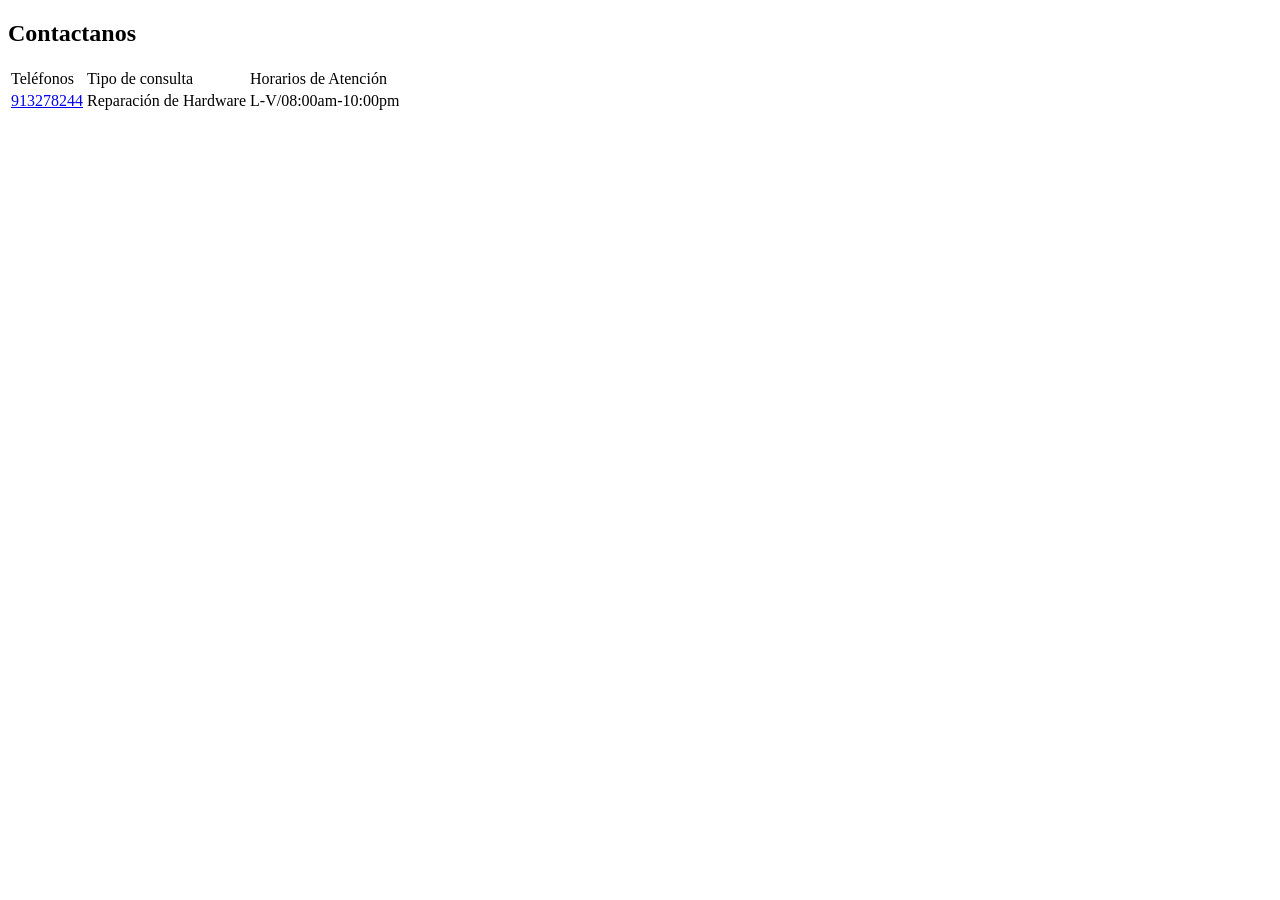
==== blog.html @ c0c38ece "Mover archivos a la raiz del repositorio" ====
<!DOCTYPE html>
<html lang="es-PE">
<head>
    <meta charset="UTF-8">
    <meta  name="viewport"  content="width=device-width, initial-scale=1.0">
    <title>Blog  -  SNARD</title>
</head>
<body>

    <h2 class="subtitulos">Contactanos</h2>
    <table>
        <thead>
            <tr>
                <td>Teléfonos</td>
                <td>Tipo de consulta</td>
                <td>Horarios de Atención</td>
            </tr>
        </thead>
        <tbody>
            <tr>
                <td><a href="https://wa.me/+51913278244" target="_blank">913278244</a></td>
                <td>Reparación de Hardware</td>
                <td>L-V/08:00am-10:00pm</td>
            </tr>
        </tbody>
    </table>



</body>

</html>
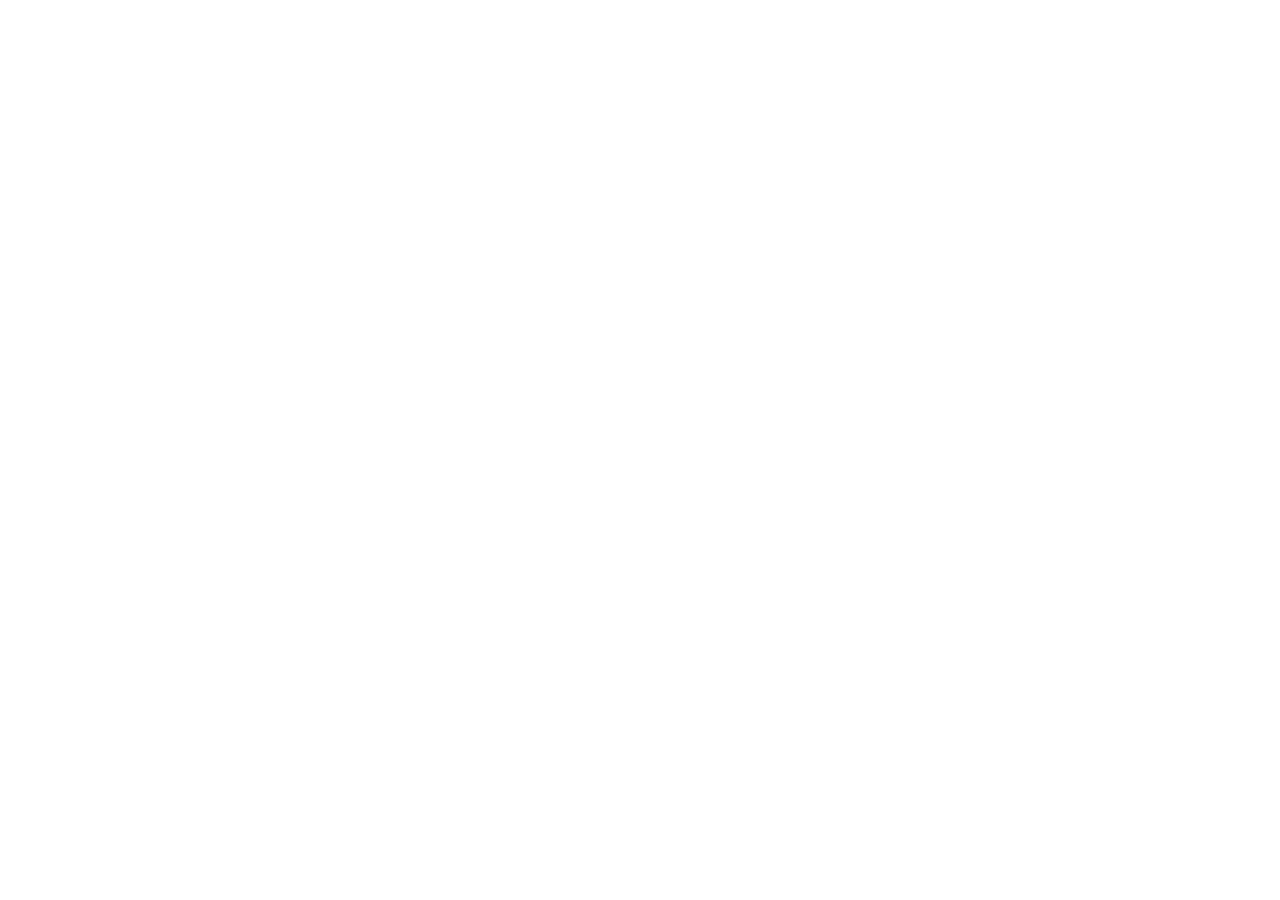
==== commit 210d88d9: "..." ====
--- a/blog.html
+++ b/blog.html
@@ -6,27 +6,6 @@
     <title>Blog  -  SNARD</title>
 </head>
 <body>
-
-    <h2 class="subtitulos">Contactanos</h2>
-    <table>
-        <thead>
-            <tr>
-                <td>Teléfonos</td>
-                <td>Tipo de consulta</td>
-                <td>Horarios de Atención</td>
-            </tr>
-        </thead>
-        <tbody>
-            <tr>
-                <td><a href="https://wa.me/+51913278244" target="_blank">913278244</a></td>
-                <td>Reparación de Hardware</td>
-                <td>L-V/08:00am-10:00pm</td>
-            </tr>
-        </tbody>
-    </table>
-
-
-
 </body>
 
 </html>
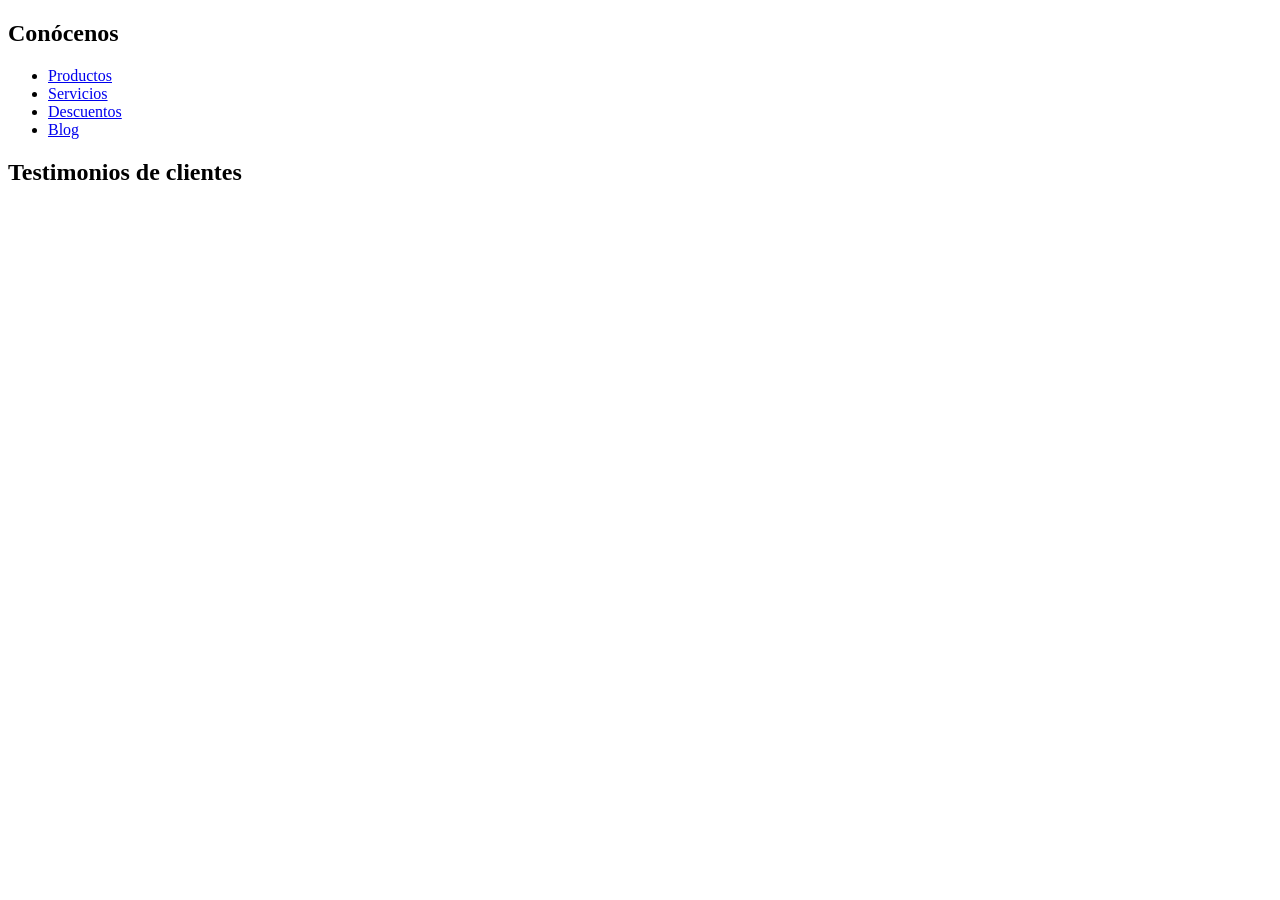
==== commit 9588c630: "Actualización del proyecto" ====
--- a/blog.html
+++ b/blog.html
@@ -6,6 +6,38 @@
     <title>Blog  -  SNARD</title>
 </head>
 <body>
+    <header>
+        <nav> 
+            <h2 class="subtitulos">Conócenos</h2>
+            
+            <ul class="navegacion-menu">
+                <li class="txt_lista"><a href="productos.html" target="_blank">Productos</a></li>
+                <li class="txt_lista"><a href="servicios.html" target="_blank">Servicios</a></li>
+                <li class="txt_lista"><a href="descuentos.html" target="_blank">Descuentos</a></li>
+                <li class="txt_lista"><a href="blog.html" target="_blank">Blog</a></li>
+            </ul>
+        </nav>
+    </header>
+    <section>
+        <div class="comentarios">
+            <h2 class= "subtitulos">Testimonios de clientes</h2>
+            <blockquote class="comentario">
+                <p class="texto"></p>
+            </blockquote>
+            <blockquote class="comentario">
+                <p class="texto"></p>
+            </blockquote>
+            <blockquote class="comentario">
+                <p class="texto"></p>
+            </blockquote>
+            <blockquote class="comentario">
+                <p class="texto"></p>
+            </blockquote>
+            <blockquote class="comentario">
+                <p class="texto"></p>
+            </blockquote>
+        </div>
+    </section>
 </body>
 
 </html>
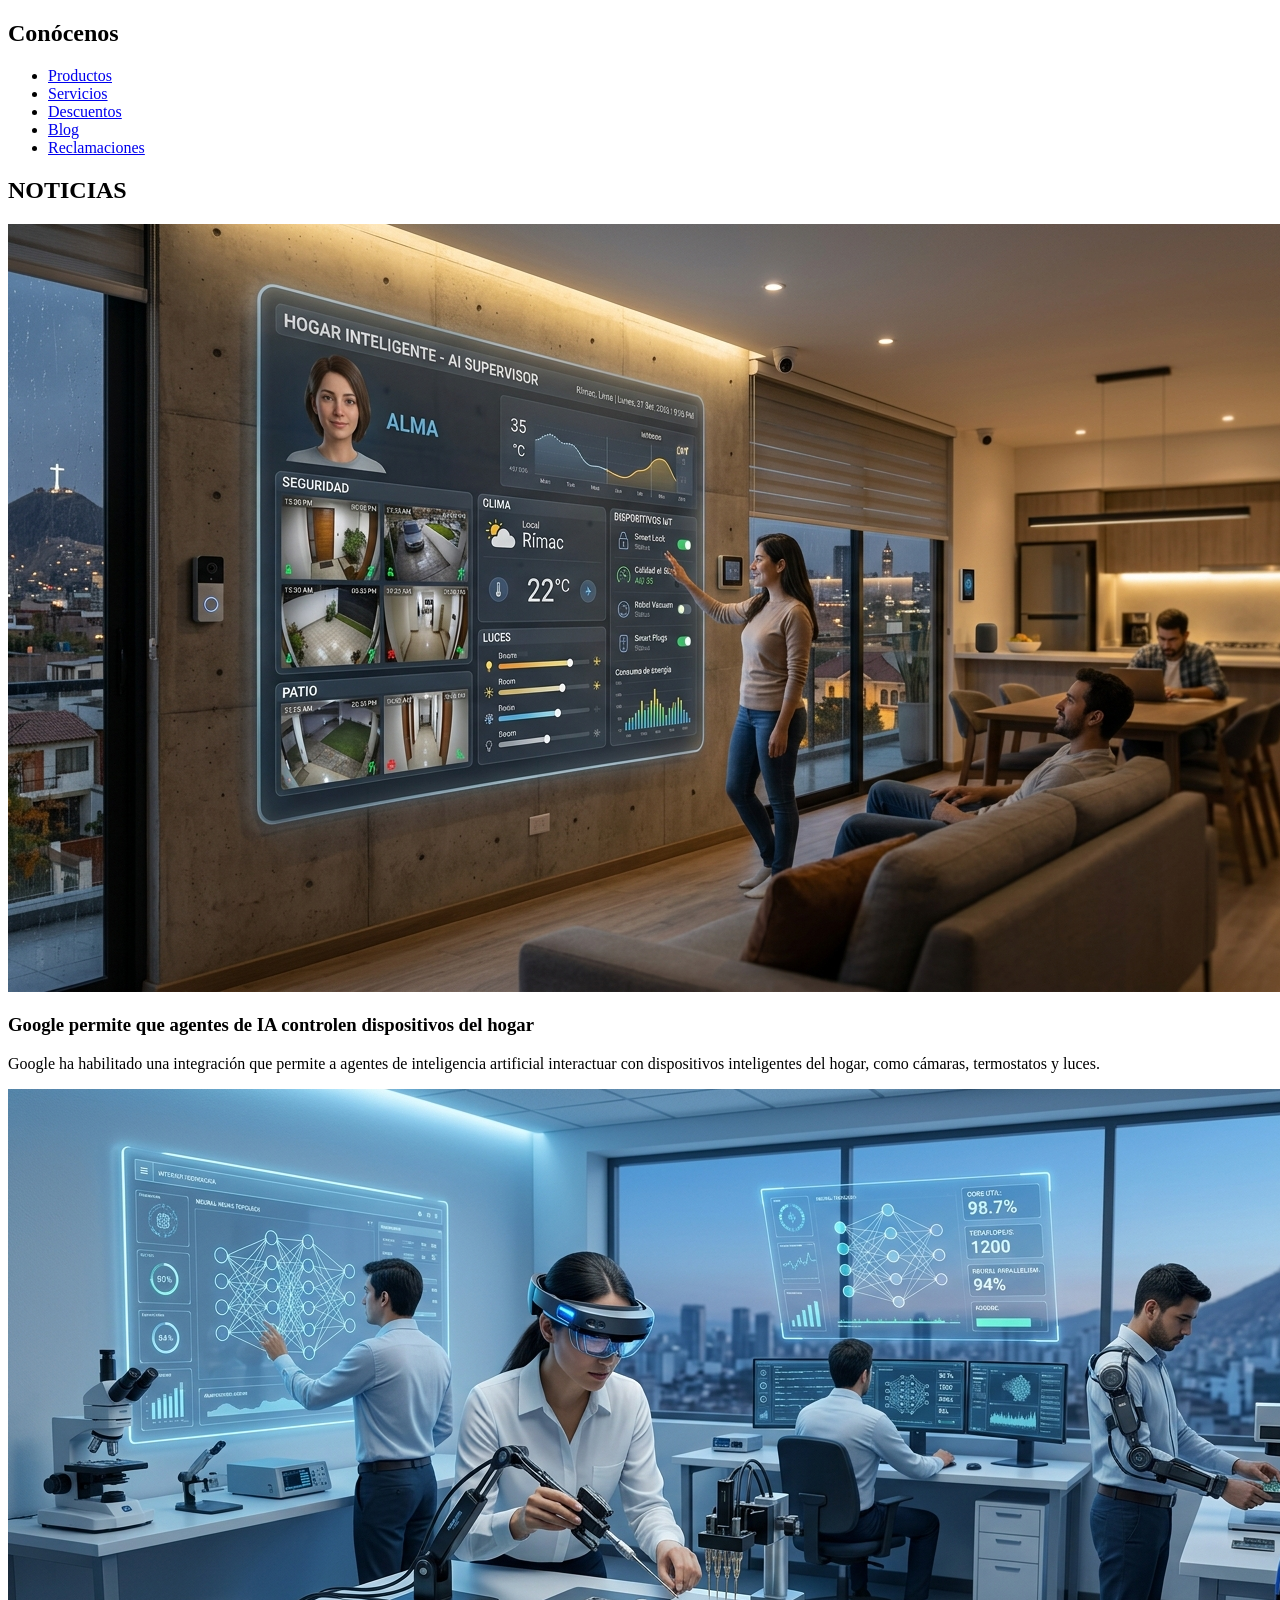
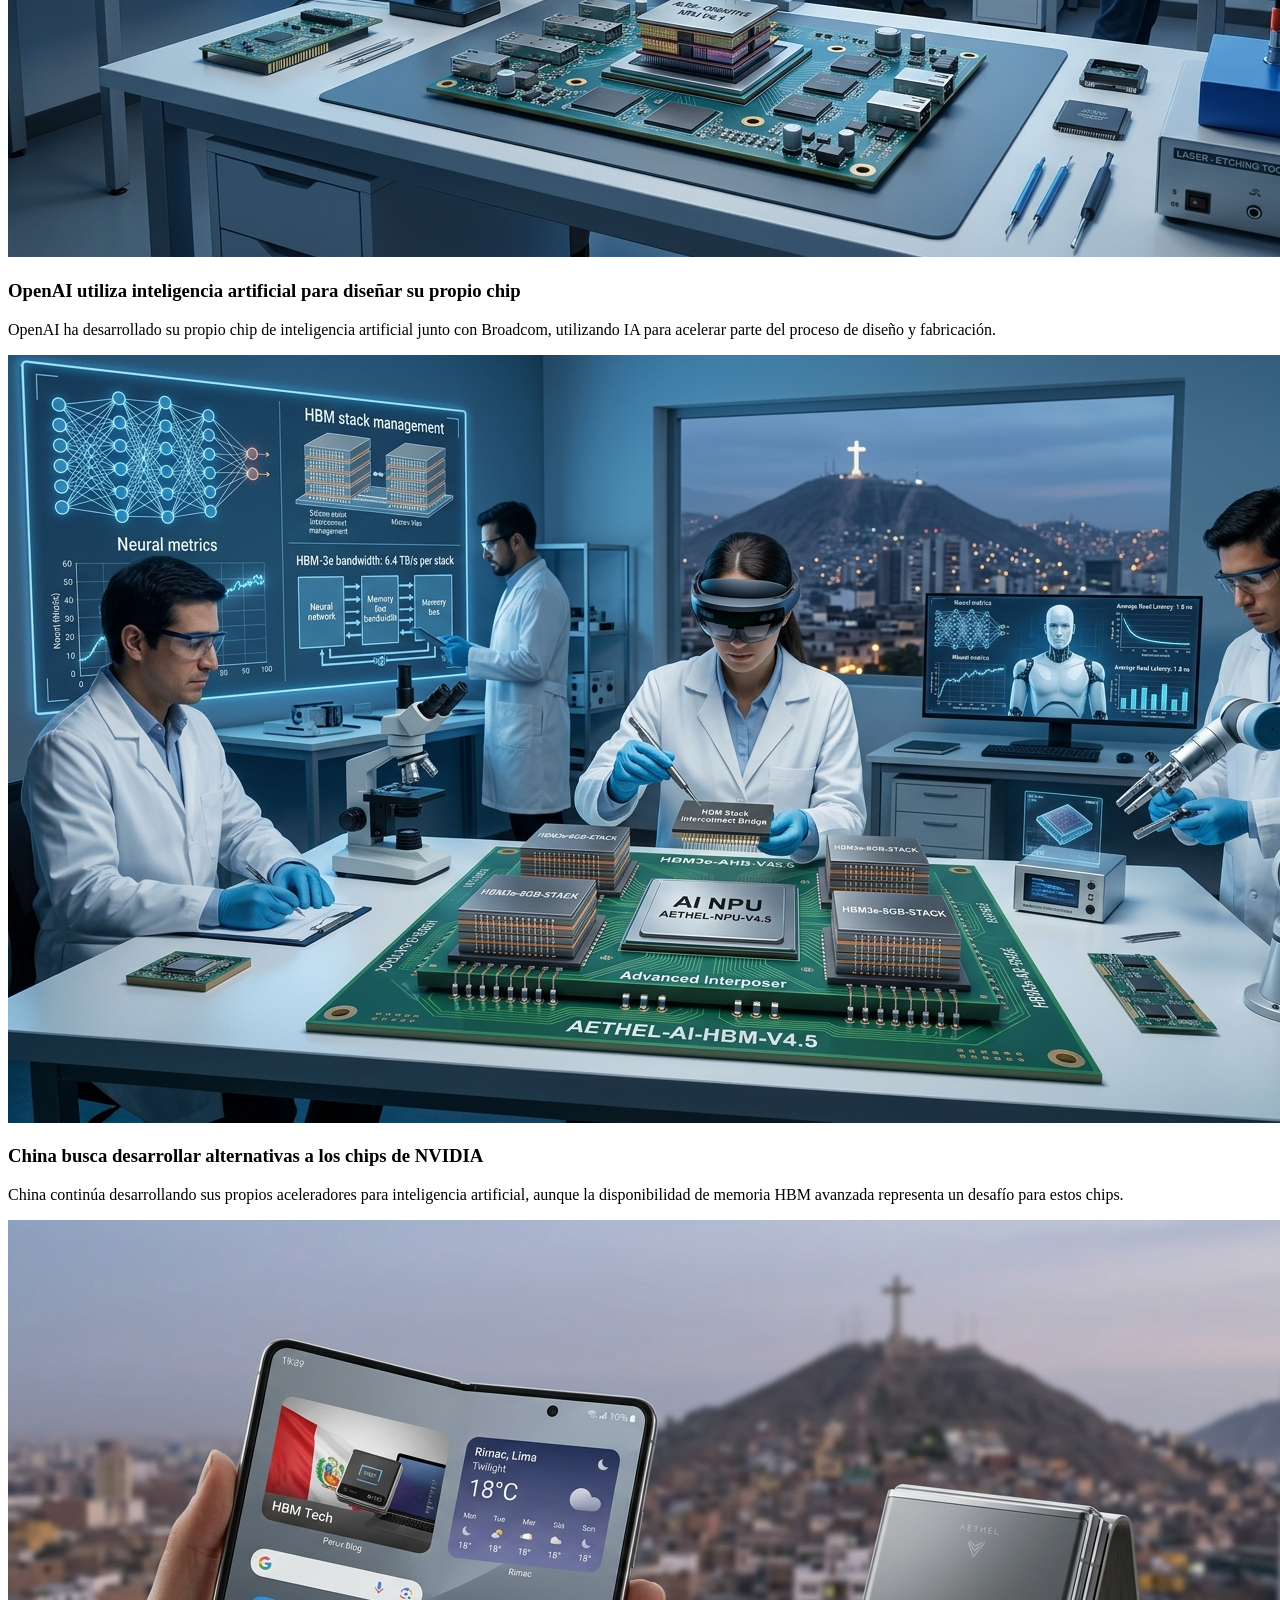
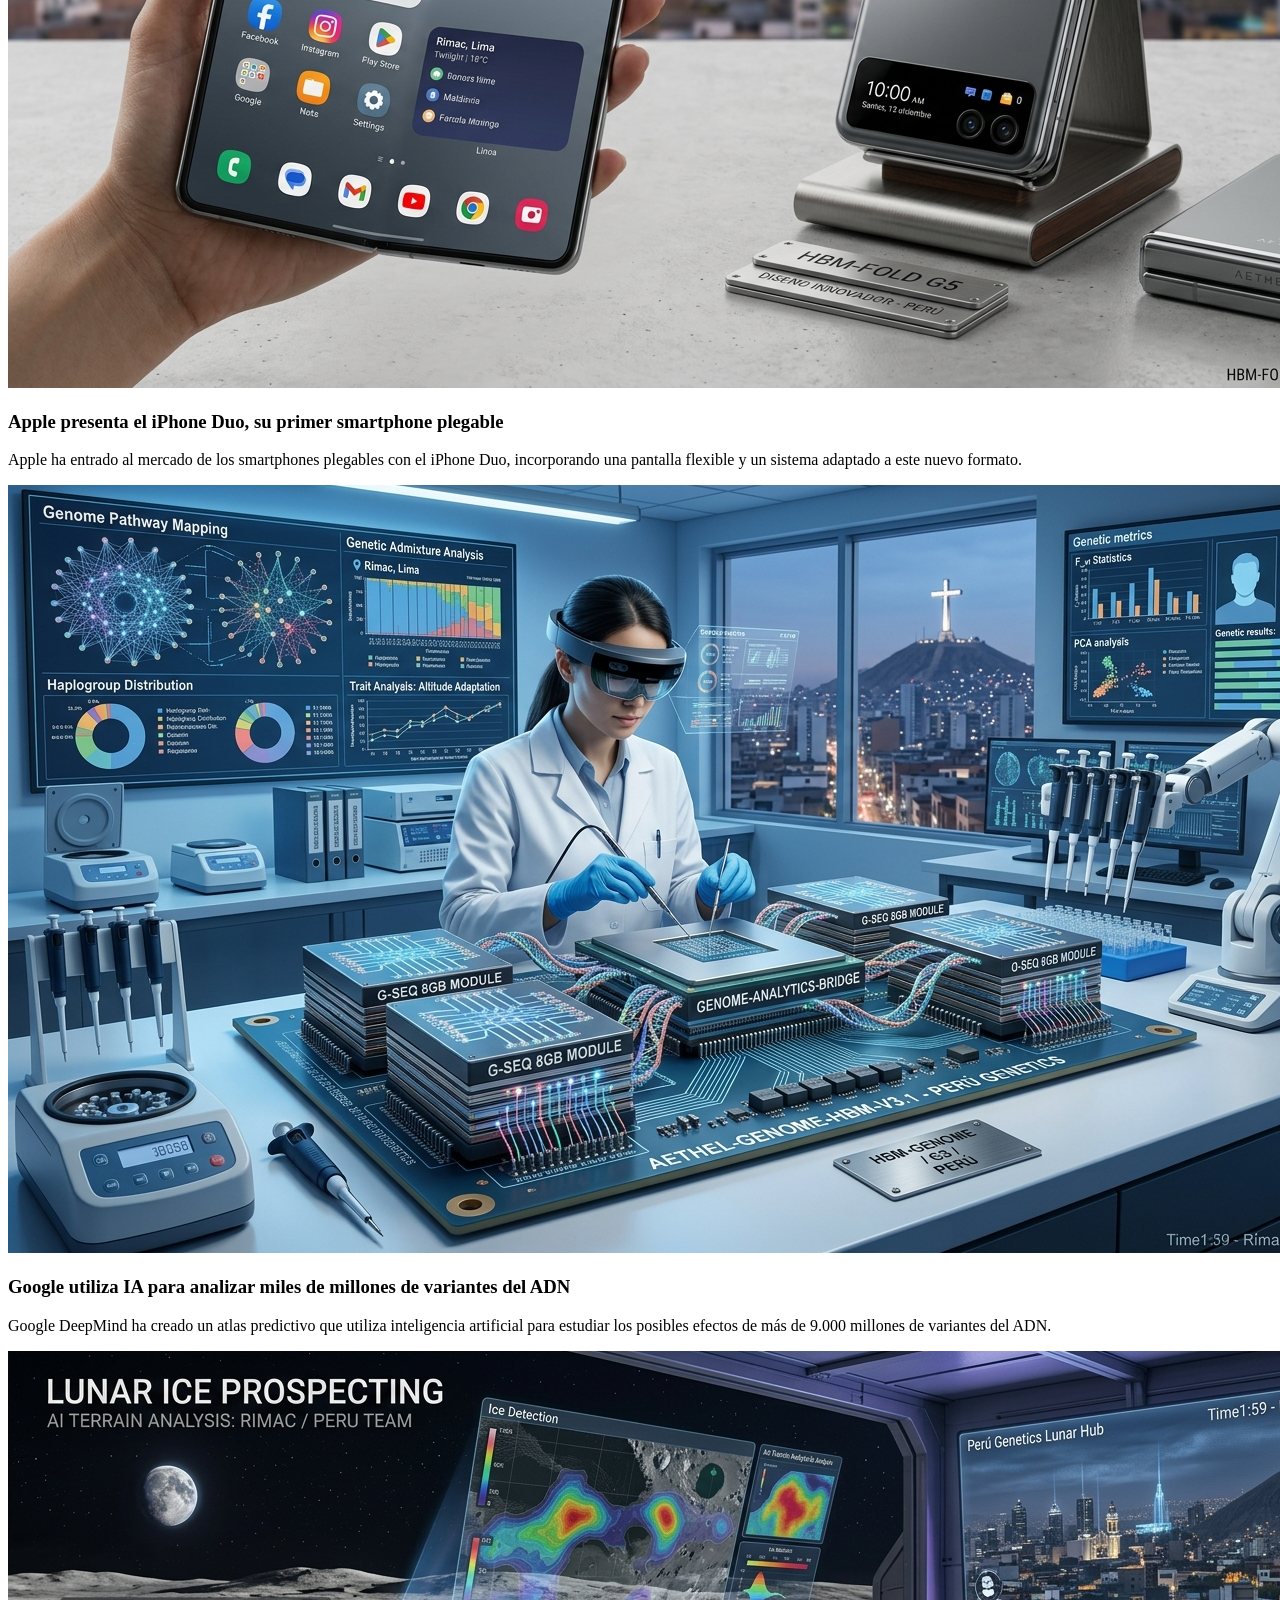
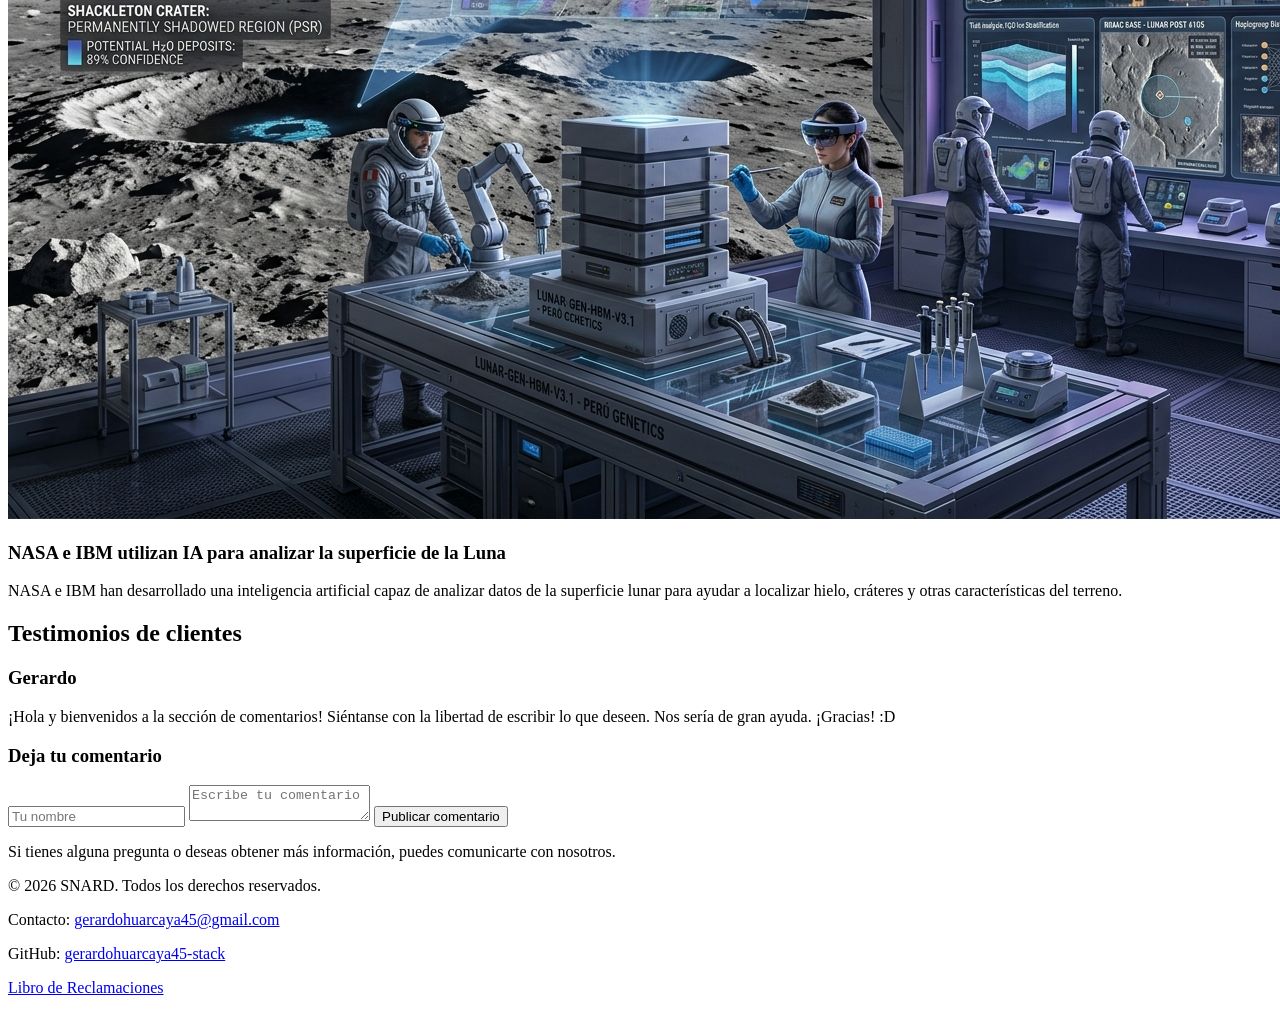
==== commit 1403561a: "Actualización del proyecto" ====
--- a/blog.html
+++ b/blog.html
@@ -8,36 +8,112 @@
 <body>
     <header>
         <nav> 
-            <h2 class="subtitulos">Conócenos</h2>
+            <h2 class="subtitles">Conócenos</h2>
             
-            <ul class="navegacion-menu">
-                <li class="txt_lista"><a href="productos.html" target="_blank">Productos</a></li>
-                <li class="txt_lista"><a href="servicios.html" target="_blank">Servicios</a></li>
-                <li class="txt_lista"><a href="descuentos.html" target="_blank">Descuentos</a></li>
-                <li class="txt_lista"><a href="blog.html" target="_blank">Blog</a></li>
+            <ul class="navegation-menu">
+                <li class="txt_list"><a href="products.html" >Productos</a></li>
+                <li class="txt_list"><a href="services.html" >Servicios</a></li>
+                <li class="txt_list"><a href="discounts.html">Descuentos</a></li>
+                <li class="txt_list"><a href="blog.html">Blog</a></li>
+                <li class="txt_list"><a href="complaints.html">Reclamaciones</a></li>
             </ul>
         </nav>
     </header>
-    <section>
-        <div class="comentarios">
-            <h2 class= "subtitulos">Testimonios de clientes</h2>
-            <blockquote class="comentario">
-                <p class="texto"></p>
-            </blockquote>
-            <blockquote class="comentario">
-                <p class="texto"></p>
-            </blockquote>
-            <blockquote class="comentario">
-                <p class="texto"></p>
-            </blockquote>
-            <blockquote class="comentario">
-                <p class="texto"></p>
-            </blockquote>
-            <blockquote class="comentario">
-                <p class="texto"></p>
-            </blockquote>
-        </div>
-    </section>
+    <main>
+        <section>
+            <h2 class="subtitles">NOTICIAS</h2>
+            <article class="news">
+                <a href="https://www.xataka.com/robotica-e-ia/google-permite-a-cualquier-agente-ia-que-controle-tu-casa-asi-funciona-home-mcp/?utm_source=chatgpt.com" target="_blank">
+                    <img class="image" alt="Casa inteligente controlada por inteligencia artificial" src="imagenes/Pagina/blog/Gemini_Generated_Image_7r0tvl7r0tvl7r0t.jpg">
+                </a>
+                <div class="content_news">
+                    <h3>Google permite que agentes de IA controlen dispositivos del hogar</h3>
+                    <p>Google ha habilitado una integración que permite a agentes de inteligencia artificial interactuar con dispositivos inteligentes del hogar, como cámaras, termostatos y luces.</p>
+                </div>
+            </article>
+            <article class="news">
+                <a href="https://www.xataka.com/componentes/disenar-chip-ia-suele-llevar-anos-openai-encontro-atajo-bastante-obvio-usar-su-propia-ia-para-hacerlo?utm_source=chatgpt.com" target="_blank">
+                    <img class="image" alt="Chip avanzado diseñado para inteligencia artificial" src="imagenes/Pagina/blog/Gemini_Generated_Image_r0ummjr0ummjr0um.jpg">
+                </a>
+                <div class="content_news">
+                    <h3>OpenAI utiliza inteligencia artificial para diseñar su propio chip</h3>
+                    <p>OpenAI ha desarrollado su propio chip de inteligencia artificial junto con Broadcom, utilizando IA para acelerar parte del proceso de diseño y fabricación.</p>
+                </div>
+            </article>
+            <article class="news">
+                <a href="https://www.xataka.com/robotica-e-ia/china-quiere-sustituir-chips-nvidia-alternativas-propias-memoria-hbm-acaba-ponerle-problema-delante?utm_source=chatgpt.com" target="_blank">
+                    <img class="image" alt="Desarrollo de chips y memoria para inteligencia artificial" src="imagenes/Pagina/blog/Gemini_Generated_Image_9guuen9guuen9guu.jpg">
+                </a>
+                <div class="content_news">
+                    <h3>China busca desarrollar alternativas a los chips de NVIDIA</h3>
+                    <p>China continúa desarrollando sus propios aceleradores para inteligencia artificial, aunque la disponibilidad de memoria HBM avanzada representa un desafío para estos chips.</p>
+                </div>
+            </article>
+            <article class="news">
+                <a href="https://www.xataka.com/moviles/iphone-duo-movil-plegable-baza-ningun-otro-tiene-software?utm_source=chatgpt.com" target="_blank">
+                    <img class="image" alt="Smartphone plegable con pantalla flexible" src="imagenes/Pagina/blog/Gemini_Generated_Image_57sz7x57sz7x57sz.jpg">
+                </a>
+                <div class="content_news">
+                    <h3>Apple presenta el iPhone Duo, su primer smartphone plegable</h3>
+                    <p>Apple ha entrado al mercado de los smartphones plegables con el iPhone Duo, incorporando una pantalla flexible y un sistema adaptado a este nuevo formato.</p>
+                </div>
+            </article>
+            <article class="news">
+                <a href="https://www.xataka.com/investigacion/ia-google-acaba-dar-salto-genetica-ha-trazado-mapa-predictivo-9-000-millones-cambios-adn?utm_source=chatgpt.com" target="_blank">
+                    <img class="image" alt="Inteligencia artificial analizando información genética" src="imagenes/Pagina/blog/Gemini_Generated_Image_6bfhqs6bfhqs6bfh.jpg">
+                </a>
+                <div class="content_news">
+                    <h3>Google utiliza IA para analizar miles de millones de variantes del ADN</h3>
+                    <p>Google DeepMind ha creado un atlas predictivo que utiliza inteligencia artificial para estudiar los posibles efectos de más de 9.000 millones de variantes del ADN.</p>
+                </div>
+            </article>
+            <article class="news">
+                <a href="https://www.xataka.com/espacio/nasa-quiere-entender-mejor-luna-antes-volver-alli-ha-creado-ibm-ia-para-encontrar-hielo-nuevos-crateres?utm_source=chatgpt.com" target="_blank">
+                    <img class="image" alt="Inteligencia artificial analizando la superficie de la Luna" src="imagenes/Pagina/blog/Gemini_Generated_Image_lni98plni98plni9.jpg">
+                </a>
+                <div class="content_news">
+                    <h3>NASA e IBM utilizan IA para analizar la superficie de la Luna</h3>
+                    <p>NASA e IBM han desarrollado una inteligencia artificial capaz de analizar datos de la superficie lunar para ayudar a localizar hielo, cráteres y otras características del terreno.</p>
+                </div>
+            </article>
+        </section>
+
+        <section>
+            <h2 class= "subtitles">Testimonios de clientes</h2> 
+            
+            <div class="list_comments">
+                <article class="comments">
+                    <h3>Gerardo</h3>
+                    <p>
+                       ¡Hola y bienvenidos a la sección de comentarios! Siéntanse con la libertad de escribir lo que deseen. Nos sería de gran ayuda. ¡Gracias! :D
+                    </p>
+                </article>
+            </div> 
+            <div class="new_comments">
+                <h3>Deja tu comentario</h3>
+                <input type="text" placeholder="Tu nombre">
+                <textarea placeholder="Escribe tu comentario"></textarea>
+                <button>Publicar comentario</button>
+            </div>
+        </section>
+    </main>
+    <footer>
+
+        <p>Si tienes alguna pregunta o deseas obtener más
+                información, puedes comunicarte con nosotros.</p>
+        
+        <p>© 2026 SNARD. Todos los derechos reservados.</p>
+        <p>
+            Contacto:
+            <a href="mailto:gerardohuarcaya45@gmail.com">gerardohuarcaya45@gmail.com</a>
+        </p>
+        <p>GitHub:
+            <a href="https://github.com/gerardohuarcaya45-stack" target="_blank">gerardohuarcaya45-stack</a>
+        </p>
+        <p>
+            <a href="complaints.html">Libro de Reclamaciones</a>
+        </p>
+    </footer>
 </body>
 
 </html>
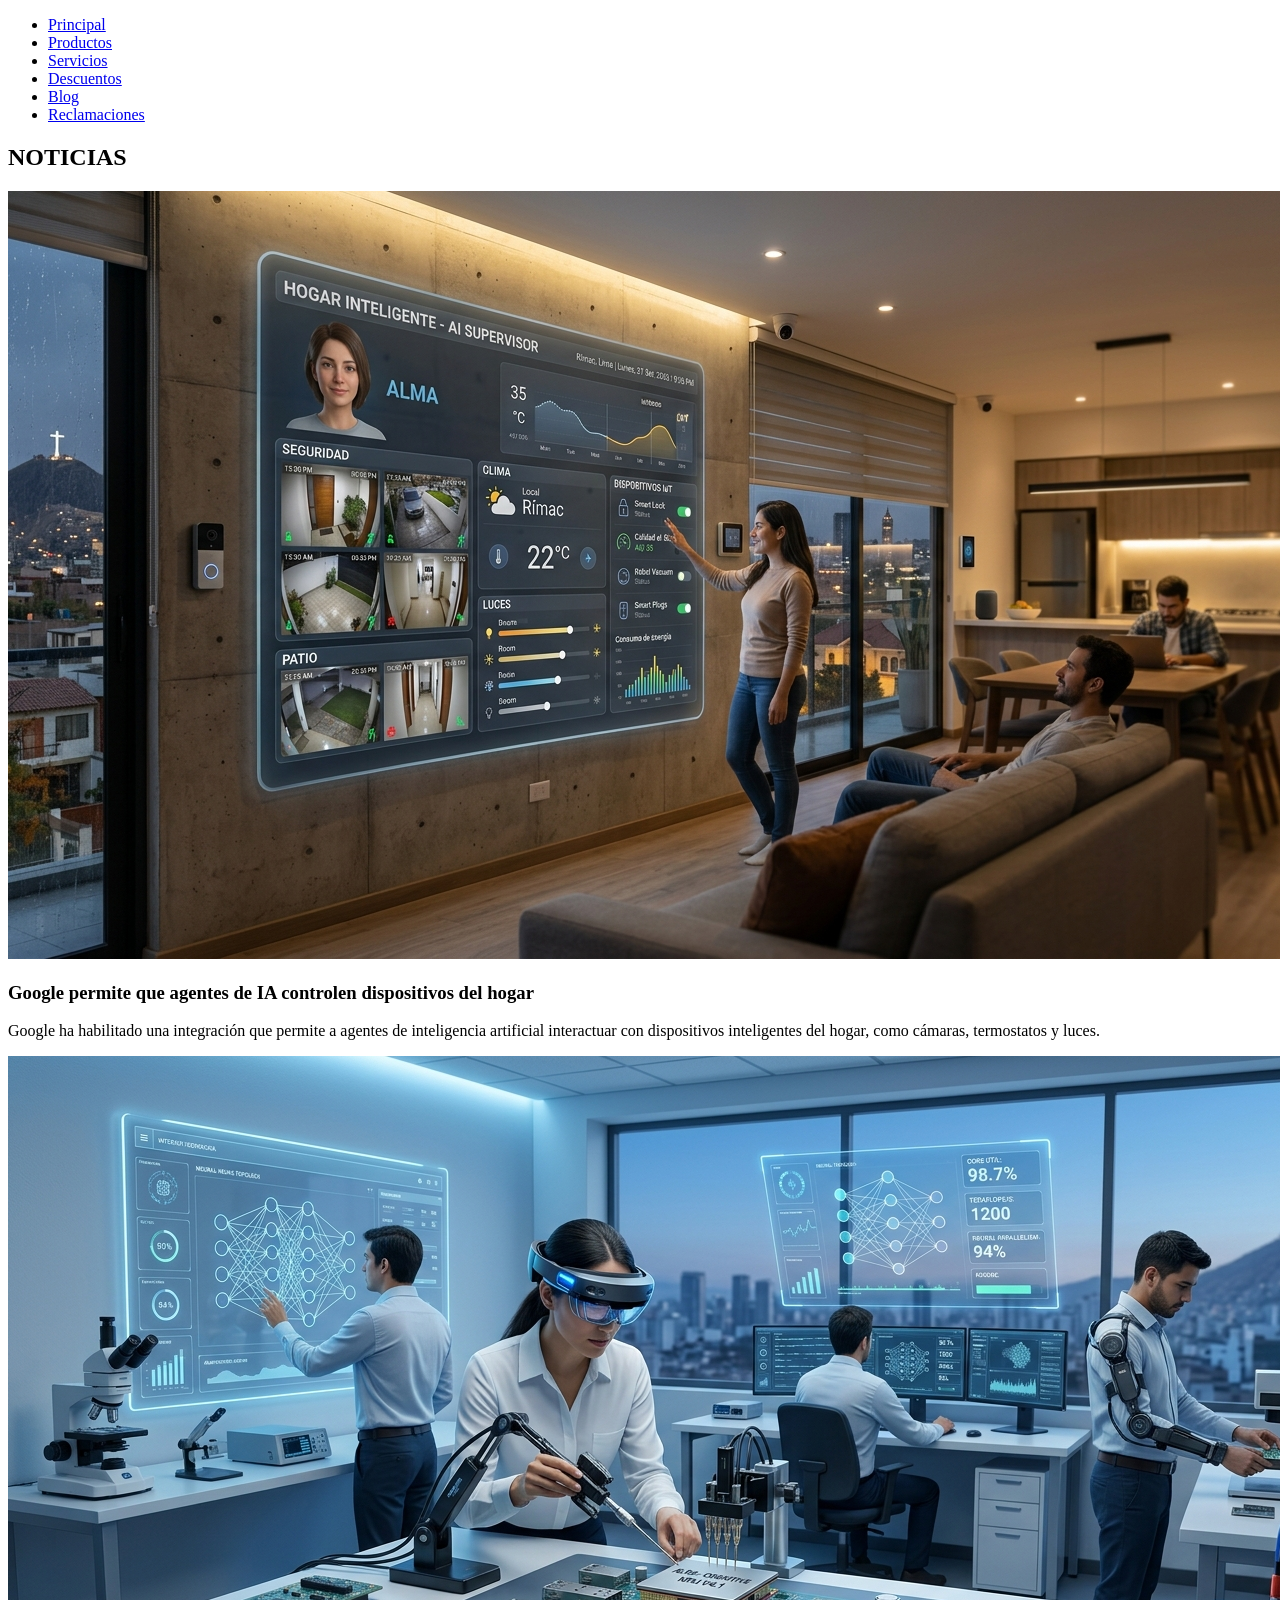
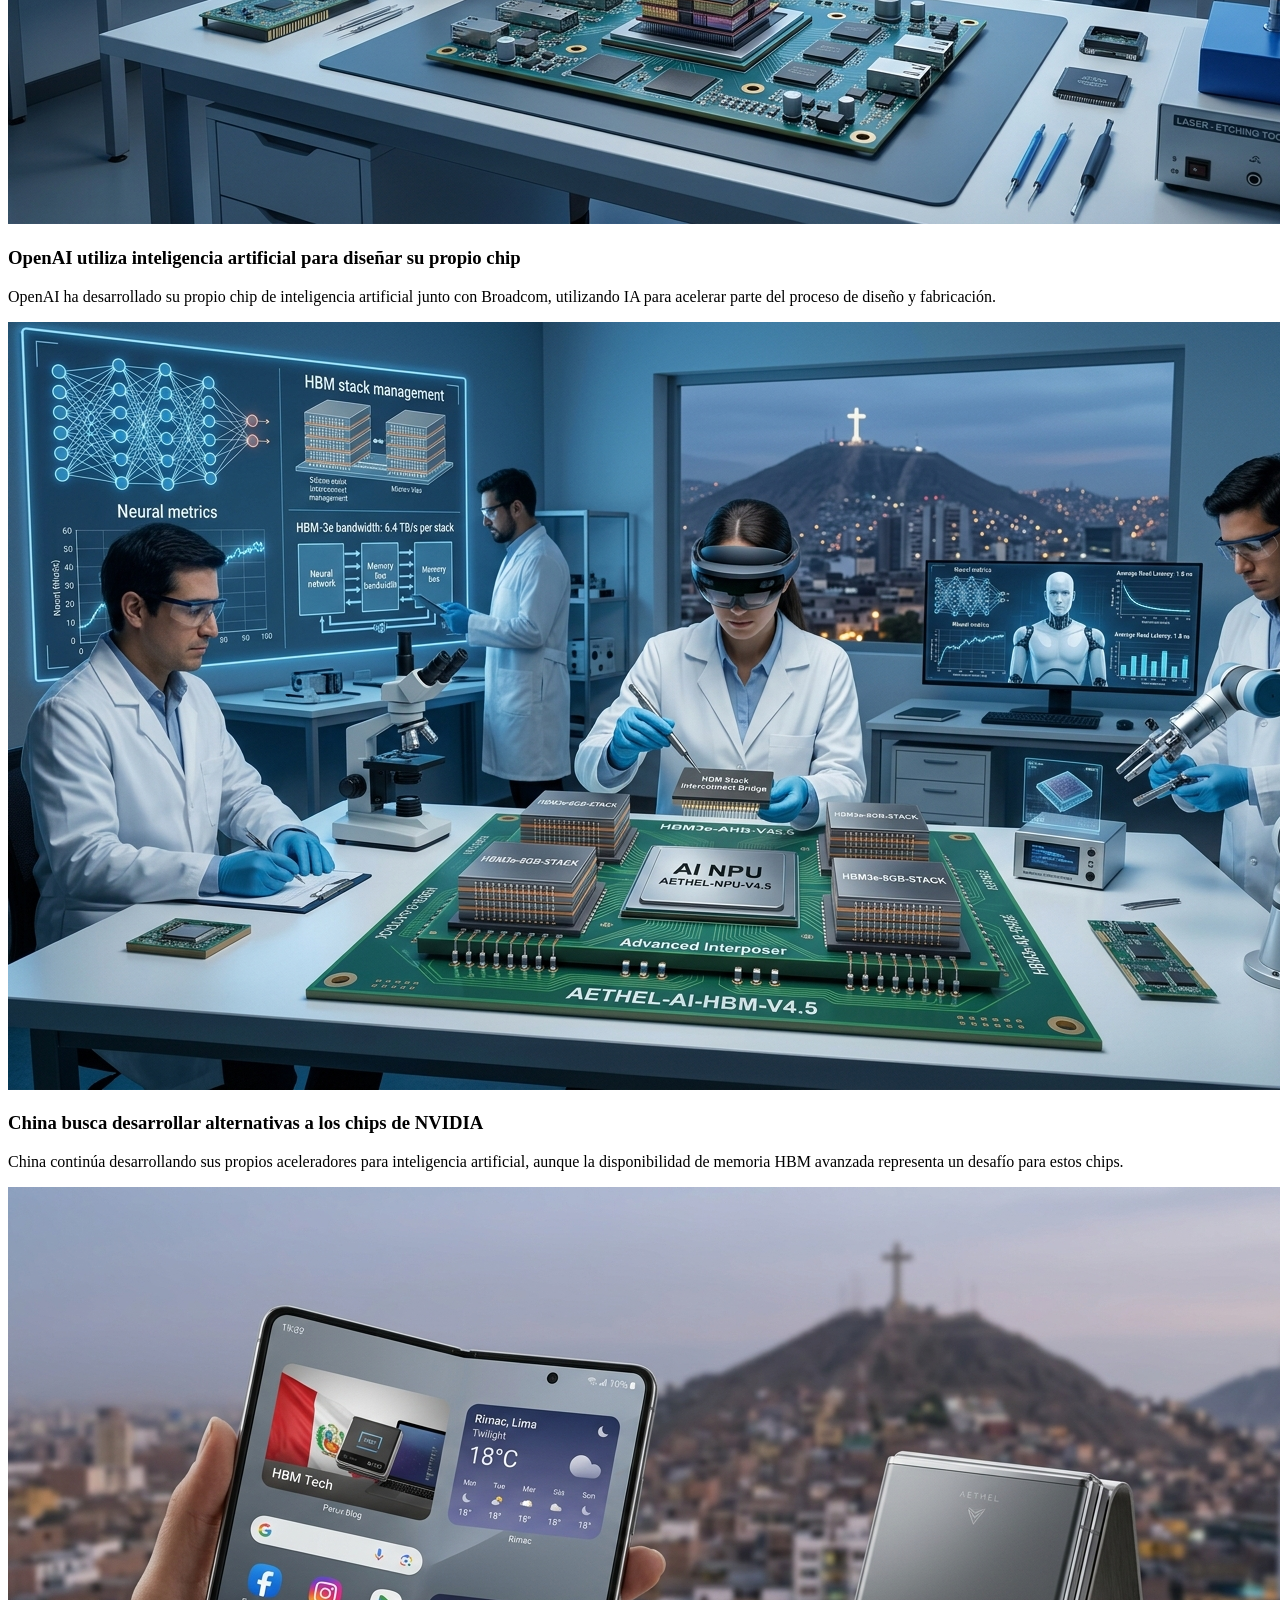
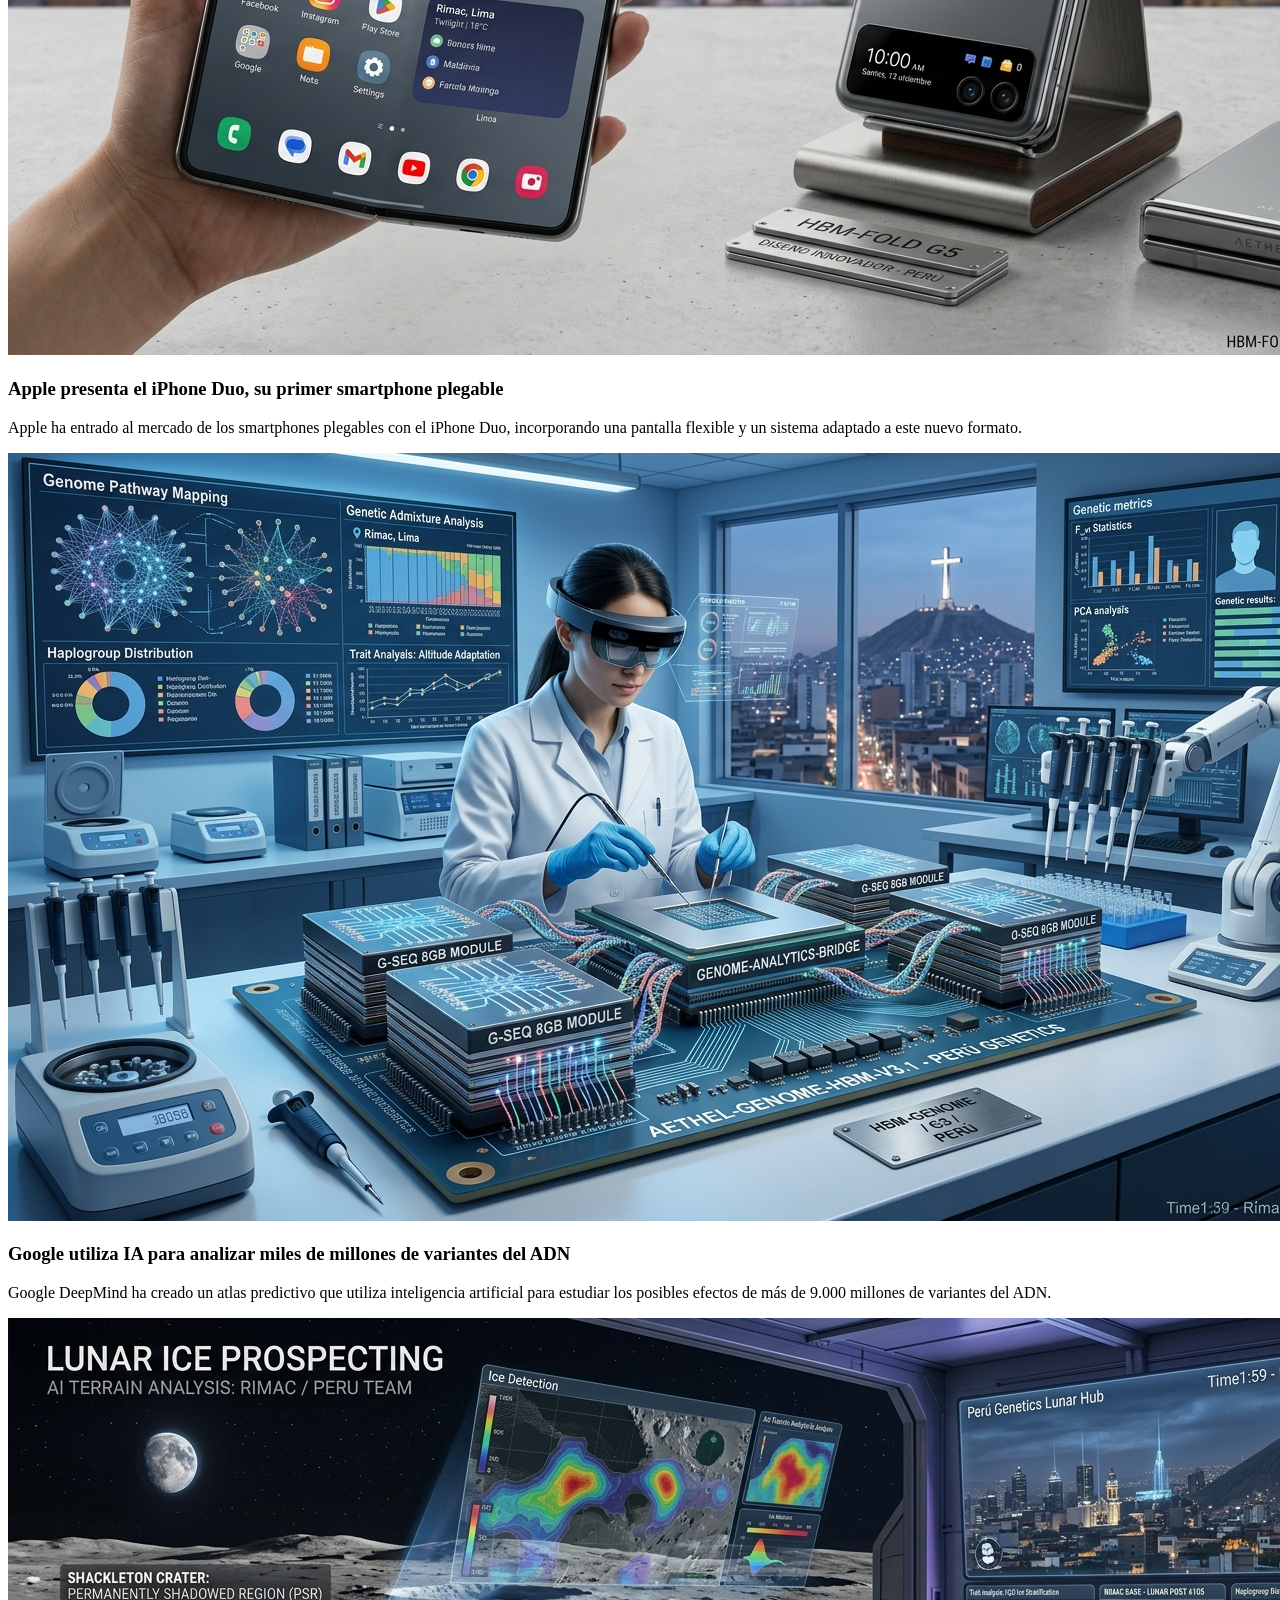
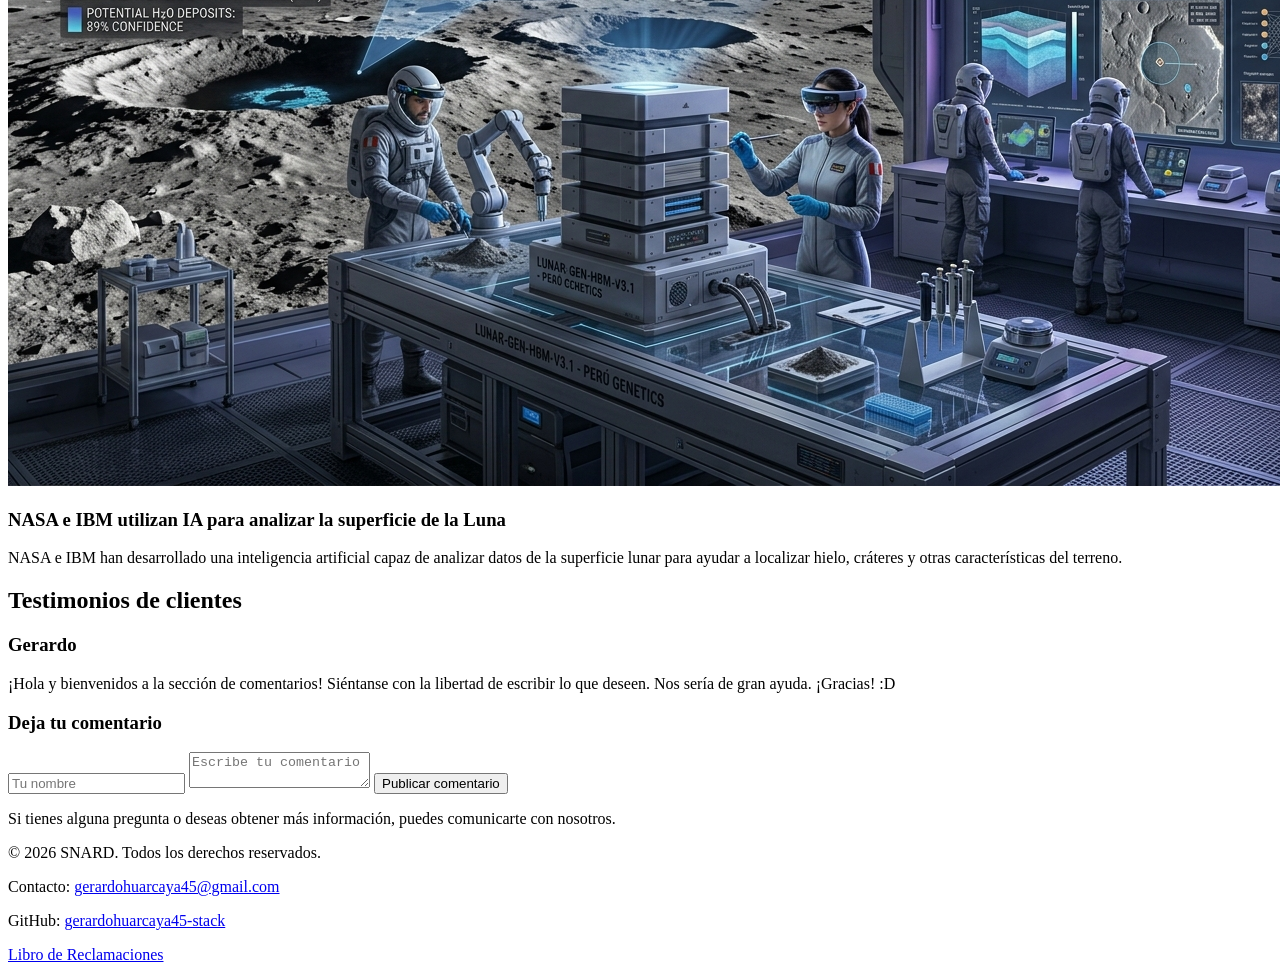
==== commit fc9e2323: "Actualización del proyecto" ====
--- a/blog.html
+++ b/blog.html
@@ -8,9 +8,8 @@
 <body>
     <header>
         <nav> 
-            <h2 class="subtitles">Conócenos</h2>
-            
             <ul class="navegation-menu">
+                <li class="txt_list"><a href="index.html">Principal</a></li>
                 <li class="txt_list"><a href="products.html" >Productos</a></li>
                 <li class="txt_list"><a href="services.html" >Servicios</a></li>
                 <li class="txt_list"><a href="discounts.html">Descuentos</a></li>
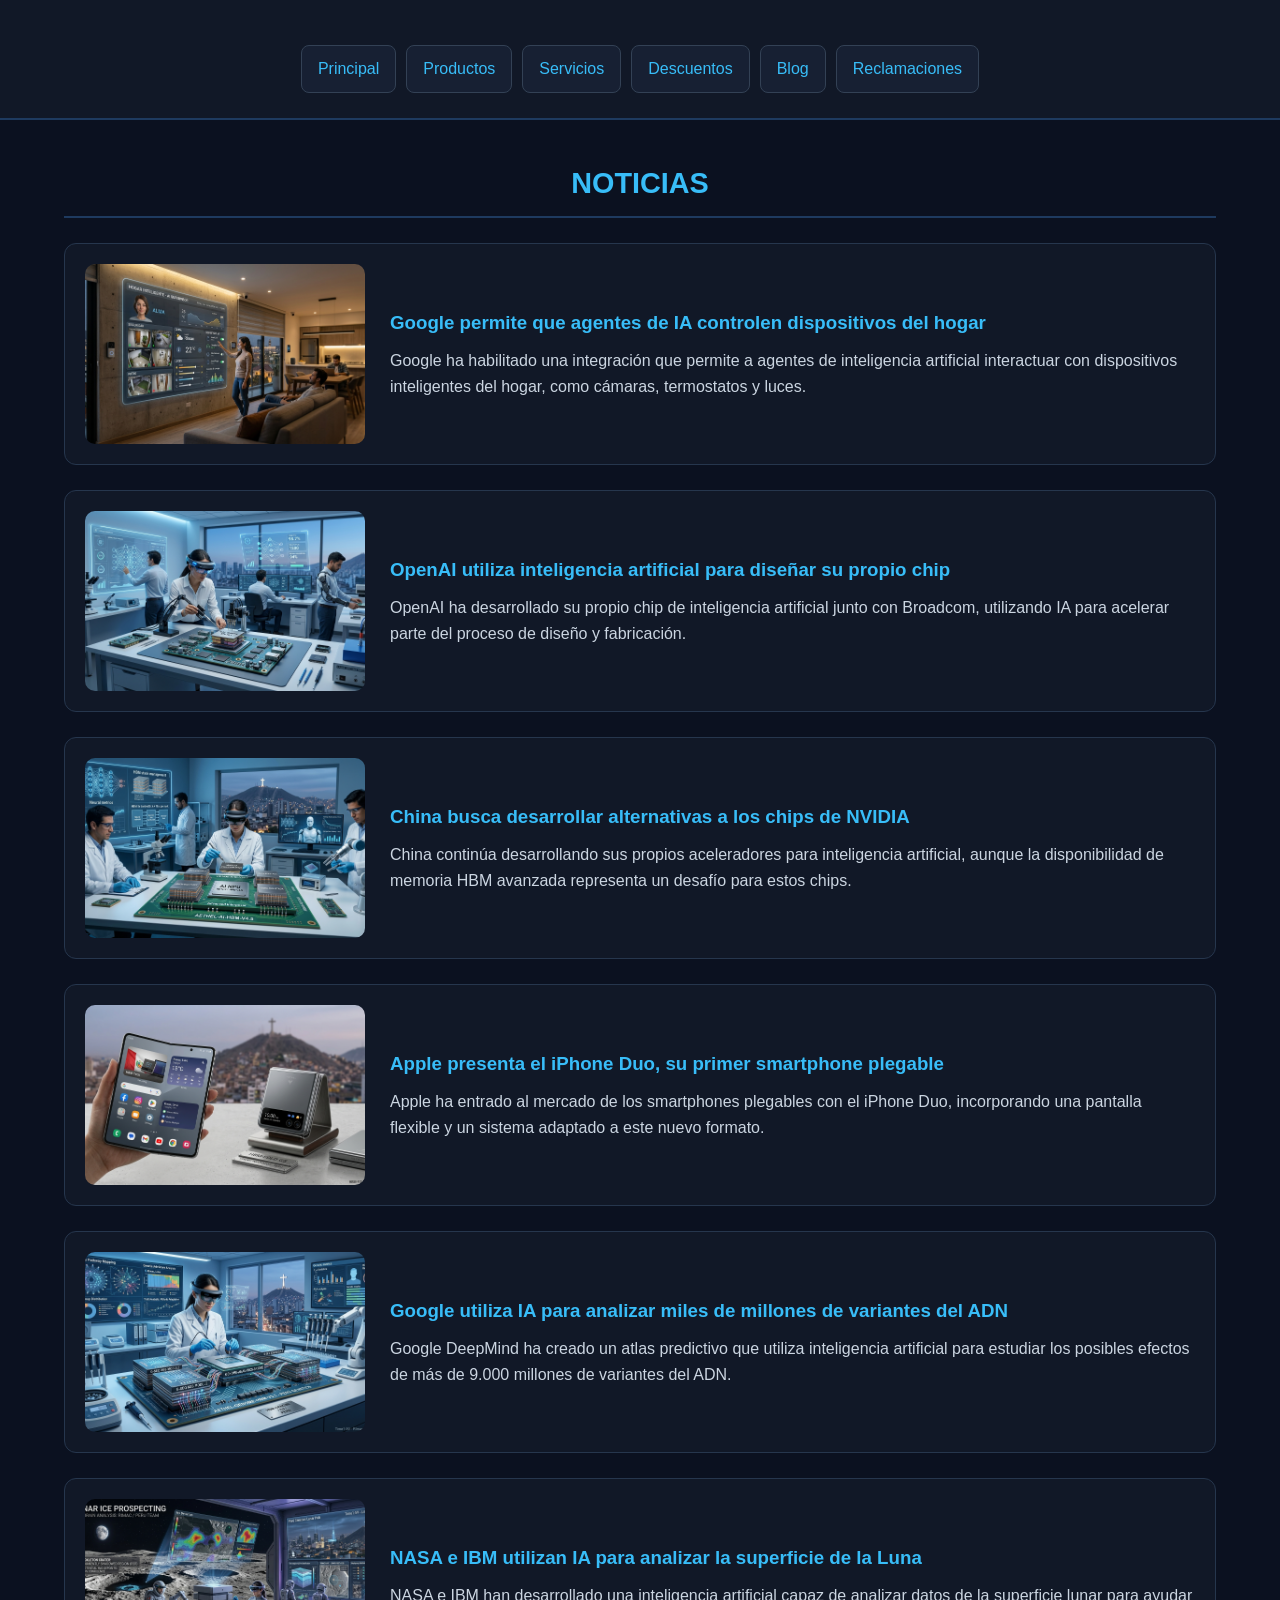
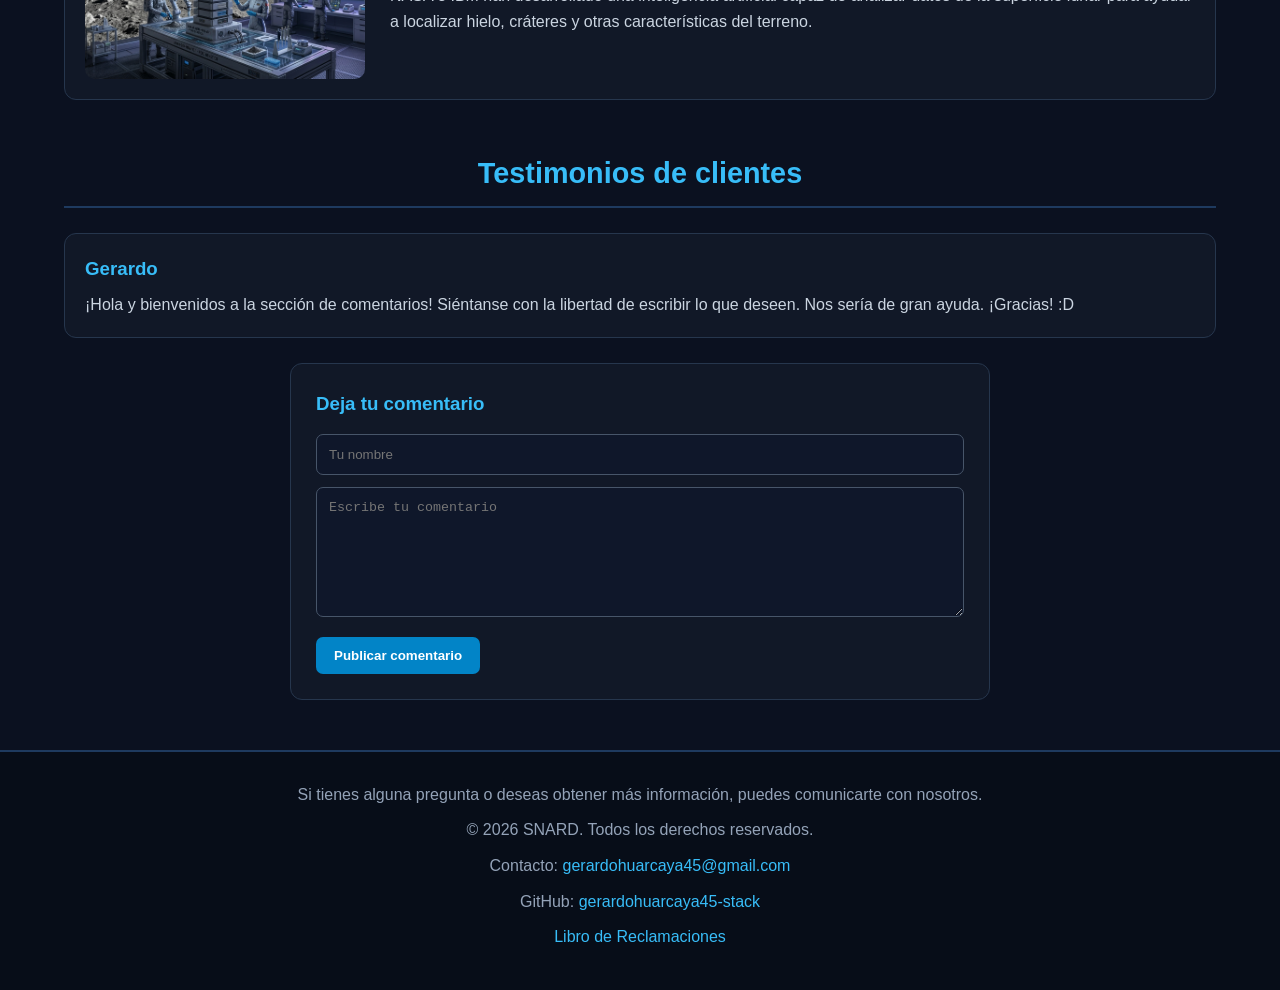
==== commit 6a916c93: "Vincular style.css en todas las páginas" ====
--- a/blog.html
+++ b/blog.html
@@ -4,6 +4,7 @@
     <meta charset="UTF-8">
     <meta  name="viewport"  content="width=device-width, initial-scale=1.0">
     <title>Blog  -  SNARD</title>
+    <link rel="stylesheet" href="style.css">
 </head>
 <body>
     <header>
--- a/style.css
+++ b/style.css
@@ -0,0 +1,541 @@
+/* ================================
+   SNARD - ESTILOS GENERALES
+   Un solo archivo CSS para todas
+   las páginas del proyecto
+================================ */
+
+/* ---------- CONFIGURACIÓN GENERAL ---------- */
+
+* {
+    box-sizing: border-box;
+    margin: 0;
+    padding: 0;
+}
+
+html {
+    scroll-behavior: smooth;
+}
+
+body {
+    font-family: Arial, Helvetica, sans-serif;
+    background-color: #0b1120;
+    color: #e5e7eb;
+    line-height: 1.6;
+}
+
+img {
+    max-width: 100%;
+    display: block;
+}
+
+a {
+    color: #38bdf8;
+    text-decoration: none;
+}
+
+a:hover {
+    color: #7dd3fc;
+}
+
+/* ---------- HEADER ---------- */
+
+header {
+    background-color: #111827;
+    border-bottom: 2px solid #1e3a5f;
+    padding: 25px 6%;
+}
+
+.title {
+    text-align: center;
+    color: #38bdf8;
+    font-size: 2.2rem;
+    margin-bottom: 10px;
+}
+
+header > p {
+    max-width: 800px;
+    margin: 0 auto 20px;
+    text-align: center;
+    color: #cbd5e1;
+}
+
+header > img {
+    width: 180px;
+    margin: 20px auto;
+}
+
+/* ---------- MENÚ ---------- */
+
+.navegation-menu {
+    display: flex;
+    justify-content: center;
+    align-items: center;
+    flex-wrap: wrap;
+    gap: 10px;
+    list-style: none;
+    margin-top: 20px;
+}
+
+.txt_list a {
+    display: block;
+    padding: 10px 16px;
+    border: 1px solid #334155;
+    border-radius: 8px;
+    background-color: #172033;
+    transition: 0.3s;
+}
+
+.txt_list a:hover {
+    background-color: #0369a1;
+    color: white;
+    border-color: #38bdf8;
+}
+
+/* ---------- MAIN ---------- */
+
+main {
+    width: min(1200px, 90%);
+    margin: 40px auto;
+}
+
+main > section {
+    margin-bottom: 50px;
+}
+
+.subtitles {
+    color: #38bdf8;
+    text-align: center;
+    font-size: 1.8rem;
+    margin-bottom: 25px;
+    border-bottom: 2px solid #1e3a5f;
+    padding-bottom: 10px;
+}
+
+.text {
+    color: #cbd5e1;
+    margin-bottom: 20px;
+}
+
+/* ---------- PÁGINA PRINCIPAL ---------- */
+
+main section:first-child > img {
+    width: min(700px, 100%);
+    margin: 25px auto;
+    border-radius: 12px;
+}
+
+main section ul {
+    margin: 20px 0;
+    padding-left: 25px;
+}
+
+main section ul li {
+    margin-bottom: 8px;
+}
+
+/* Tarjetas de la página principal */
+
+main article {
+    background-color: #111827;
+    border: 1px solid #26364d;
+    border-radius: 12px;
+    padding: 20px;
+    margin-bottom: 25px;
+}
+
+main article img {
+    border-radius: 8px;
+}
+
+/* ---------- PRODUCTOS ---------- */
+
+.navegation_bar {
+    display: flex;
+    justify-content: space-between;
+    align-items: center;
+    gap: 20px;
+    flex-wrap: wrap;
+    margin: 20px auto;
+    max-width: 1000px;
+}
+
+.seeker {
+    display: flex;
+    flex: 1;
+    gap: 8px;
+}
+
+#search_product {
+    flex: 1;
+    padding: 12px;
+    border: 1px solid #475569;
+    border-radius: 7px;
+    background-color: #0f172a;
+    color: white;
+}
+
+#btnSearch,
+.buttons,
+button {
+    padding: 11px 18px;
+    border: none;
+    border-radius: 7px;
+    background-color: #0284c7;
+    color: white;
+    cursor: pointer;
+    font-weight: bold;
+}
+
+#btnSearch:hover,
+.buttons:hover,
+button:hover {
+    background-color: #0369a1;
+}
+
+.shopping {
+    padding: 10px 15px;
+    background-color: #172033;
+    border: 1px solid #334155;
+    border-radius: 7px;
+}
+
+#cart_quantity {
+    color: #38bdf8;
+    font-weight: bold;
+}
+
+/* Tarjetas de productos */
+
+.product {
+    display: grid;
+    grid-template-columns: 220px 1fr auto;
+    gap: 25px;
+    align-items: center;
+}
+
+.sales_images img {
+    width: 100%;
+    height: 190px;
+    object-fit: cover;
+    border-radius: 10px;
+}
+
+.information h3 {
+    color: #f8fafc;
+    margin-bottom: 12px;
+}
+
+.information h4 {
+    color: #38bdf8;
+    margin: 15px 0 5px;
+}
+
+.information p {
+    color: #cbd5e1;
+    margin-bottom: 4px;
+}
+
+.actions {
+    display: flex;
+    justify-content: center;
+}
+
+/* ---------- SERVICIOS ---------- */
+
+.services {
+    display: inline-block;
+    vertical-align: top;
+    width: calc(50% - 15px);
+    margin-right: 10px;
+    min-height: 390px;
+}
+
+.services img {
+    width: 100%;
+    height: 220px;
+    object-fit: cover;
+    border-radius: 10px;
+    margin-bottom: 15px;
+}
+
+.services h3 {
+    color: #38bdf8;
+    margin-bottom: 10px;
+}
+
+.services p {
+    color: #cbd5e1;
+}
+
+/* ---------- TABLA DE SERVICIOS ---------- */
+
+table {
+    width: 100%;
+    border-collapse: collapse;
+    margin-top: 20px;
+    background-color: #111827;
+}
+
+th,
+td {
+    padding: 14px;
+    border: 1px solid #334155;
+    text-align: center;
+}
+
+th {
+    background-color: #172033;
+    color: #38bdf8;
+}
+
+td {
+    color: #cbd5e1;
+}
+
+/* ---------- DESCUENTOS ---------- */
+
+.discounts > img {
+    width: min(800px, 100%);
+    margin: 20px auto;
+    border-radius: 12px;
+}
+
+.discount {
+    border-left: 4px solid #38bdf8;
+}
+
+.discount h3 {
+    color: #38bdf8;
+    margin-bottom: 8px;
+}
+
+.discount p {
+    color: #cbd5e1;
+}
+
+/* ---------- BLOG ---------- */
+
+.news {
+    display: grid;
+    grid-template-columns: 280px 1fr;
+    gap: 25px;
+    align-items: center;
+}
+
+.news .image {
+    width: 100%;
+    height: 180px;
+    object-fit: cover;
+    border-radius: 10px;
+}
+
+.content_news h3 {
+    color: #38bdf8;
+    margin-bottom: 10px;
+}
+
+.content_news p {
+    color: #cbd5e1;
+}
+
+.list_comments {
+    margin-bottom: 25px;
+}
+
+.comments h3 {
+    color: #38bdf8;
+    margin-bottom: 8px;
+}
+
+.comments p {
+    color: #cbd5e1;
+}
+
+.new_comments {
+    max-width: 700px;
+    margin: auto;
+    background-color: #111827;
+    border: 1px solid #26364d;
+    border-radius: 12px;
+    padding: 25px;
+}
+
+.new_comments h3 {
+    color: #38bdf8;
+    margin-bottom: 15px;
+}
+
+.new_comments input,
+.new_comments textarea {
+    width: 100%;
+    padding: 12px;
+    margin-bottom: 12px;
+    border: 1px solid #475569;
+    border-radius: 7px;
+    background-color: #0f172a;
+    color: white;
+}
+
+.new_comments textarea {
+    min-height: 130px;
+    resize: vertical;
+}
+
+/* ---------- RECLAMACIONES ---------- */
+
+.complaints_information,
+.complaints_form {
+    background-color: #111827;
+    border: 1px solid #26364d;
+    border-radius: 12px;
+    padding: 30px;
+    margin-bottom: 25px;
+}
+
+.complaints_information p {
+    color: #cbd5e1;
+    text-align: center;
+}
+
+.form_group {
+    display: flex;
+    flex-direction: column;
+    margin-bottom: 18px;
+}
+
+.form_group label {
+    margin-bottom: 7px;
+    color: #e2e8f0;
+    font-weight: bold;
+}
+
+.form_group input,
+.form_group select,
+.form_group textarea {
+    width: 100%;
+    padding: 12px;
+    border: 1px solid #475569;
+    border-radius: 7px;
+    background-color: #0f172a;
+    color: white;
+}
+
+.form_group textarea {
+    resize: vertical;
+}
+
+.complaint_details {
+    border-top: 1px solid #334155;
+    margin-top: 25px;
+    padding-top: 25px;
+}
+
+.complaints_submit {
+    border-top: 1px solid #334155;
+    margin-top: 25px;
+    padding-top: 25px;
+    text-align: center;
+}
+
+.complaints_submit p {
+    color: #cbd5e1;
+    margin-bottom: 15px;
+}
+
+/* ---------- FOOTER ---------- */
+
+footer {
+    background-color: #070d18;
+    border-top: 2px solid #1e3a5f;
+    text-align: center;
+    padding: 30px 6%;
+    margin-top: 50px;
+}
+
+footer p {
+    margin-bottom: 10px;
+    color: #94a3b8;
+}
+
+/* ---------- DISEÑO RESPONSIVE ---------- */
+
+@media (max-width: 800px) {
+
+    .title {
+        font-size: 1.8rem;
+    }
+
+    .product {
+        grid-template-columns: 1fr;
+    }
+
+    .sales_images img {
+        height: 230px;
+    }
+
+    .services {
+        width: 100%;
+        margin-right: 0;
+    }
+
+    .news {
+        grid-template-columns: 1fr;
+    }
+
+    .news .image {
+        height: 230px;
+    }
+
+    .navegation_bar {
+        flex-direction: column;
+        align-items: stretch;
+    }
+
+    .seeker {
+        width: 100%;
+    }
+
+    table {
+        display: block;
+        overflow-x: auto;
+        white-space: nowrap;
+    }
+}
+
+@media (max-width: 500px) {
+
+    main {
+        width: 94%;
+        margin: 25px auto;
+    }
+
+    header {
+        padding: 20px 3%;
+    }
+
+    .navegation-menu {
+        flex-direction: column;
+    }
+
+    .txt_list {
+        width: 100%;
+    }
+
+    .txt_list a {
+        text-align: center;
+    }
+
+    .seeker {
+        flex-direction: column;
+    }
+
+    #btnSearch {
+        width: 100%;
+    }
+
+    .complaints_information,
+    .complaints_form,
+    .new_comments {
+        padding: 18px;
+    }
+}
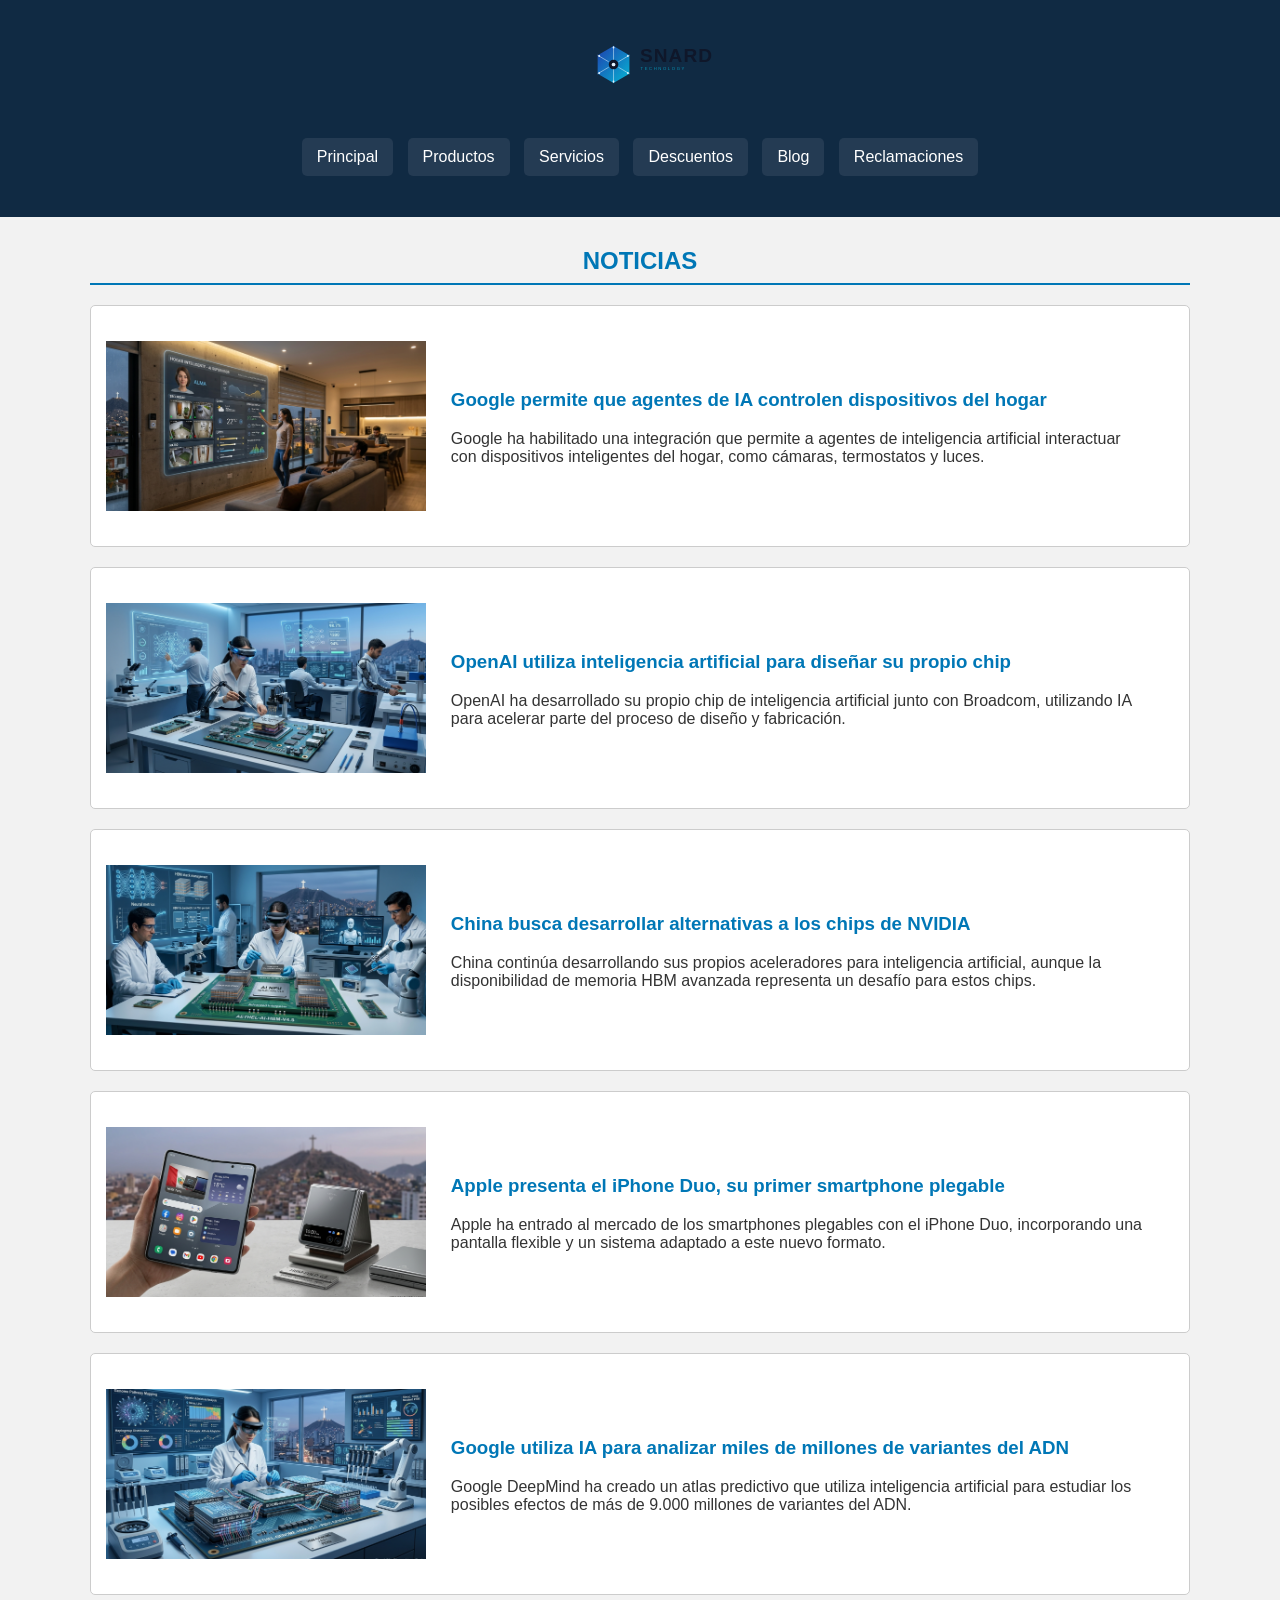
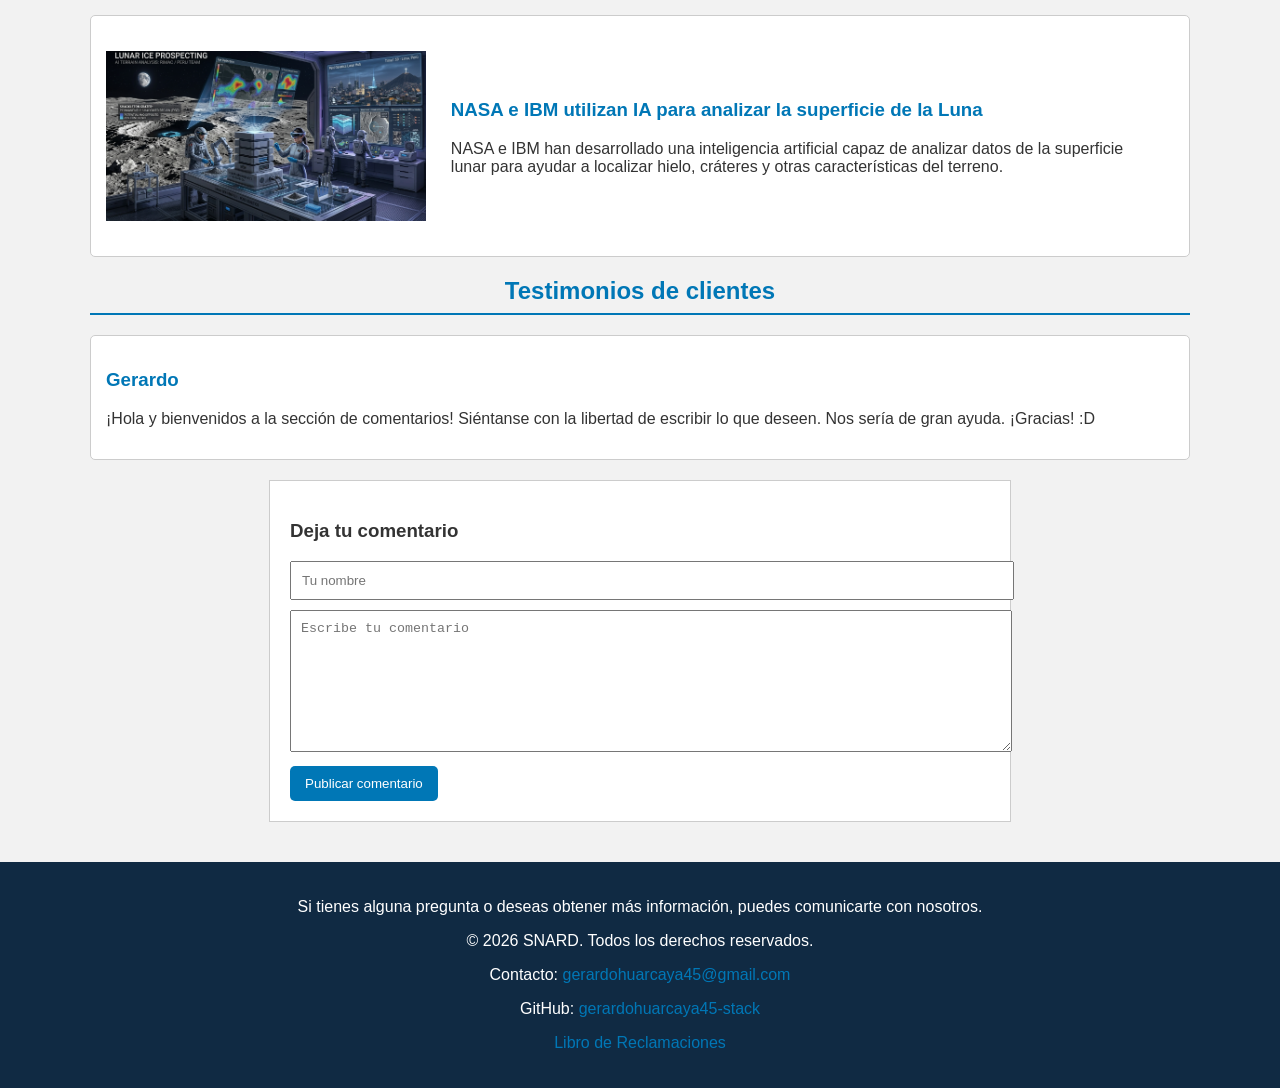
==== commit 46126484: "Cambios en SNARD" ====
--- a/blog.html
+++ b/blog.html
@@ -8,6 +8,7 @@
 </head>
 <body>
     <header>
+        <img src="imagenes/Pagina/Principal/snard_tech_logo.svg" alt="logo de la empresa">
         <nav> 
             <ul class="navegation-menu">
                 <li class="txt_list"><a href="index.html">Principal</a></li>
--- a/style.css
+++ b/style.css
@@ -1,541 +1,316 @@
-/* ================================
-   SNARD - ESTILOS GENERALES
-   Un solo archivo CSS para todas
-   las páginas del proyecto
-================================ */
-
-/* ---------- CONFIGURACIÓN GENERAL ---------- */
-
-* {
-    box-sizing: border-box;
+body {
+    font-family: Arial, sans-serif;
+    background-color: #f2f2f2;
+    color: #333;
     margin: 0;
-    padding: 0;
-}
-
-html {
-    scroll-behavior: smooth;
-}
-
-body {
-    font-family: Arial, Helvetica, sans-serif;
-    background-color: #0b1120;
-    color: #e5e7eb;
-    line-height: 1.6;
 }
 
 img {
     max-width: 100%;
-    display: block;
 }
 
 a {
-    color: #38bdf8;
+    color: #0077b6;
     text-decoration: none;
 }
 
 a:hover {
-    color: #7dd3fc;
-}
-
-/* ---------- HEADER ---------- */
+    text-decoration: underline;
+}
+
+header,
+footer {
+    background-color: #102a43;
+    color: white;
+}
 
 header {
-    background-color: #111827;
-    border-bottom: 2px solid #1e3a5f;
-    padding: 25px 6%;
+    padding: 20px;
+    text-align: center;
 }
 
 .title {
-    text-align: center;
-    color: #38bdf8;
-    font-size: 2.2rem;
-    margin-bottom: 10px;
-}
-
-header > p {
-    max-width: 800px;
-    margin: 0 auto 20px;
-    text-align: center;
-    color: #cbd5e1;
-}
-
-header > img {
+    color: #4cc9f0;
+}
+
+header img {
     width: 180px;
-    margin: 20px auto;
-}
-
-/* ---------- MENÚ ---------- */
+    margin: 10px;
+}
+
+header p {
+    max-width: 700px;
+    margin: 10px auto;
+}
 
 .navegation-menu {
-    display: flex;
-    justify-content: center;
-    align-items: center;
-    flex-wrap: wrap;
-    gap: 10px;
     list-style: none;
+    padding: 0;
     margin-top: 20px;
+}
+
+.txt_list {
+    display: inline-block;
+    margin: 5px;
 }
 
 .txt_list a {
     display: block;
-    padding: 10px 16px;
-    border: 1px solid #334155;
-    border-radius: 8px;
-    background-color: #172033;
-    transition: 0.3s;
+    background-color: #243b53;
+    color: white;
+    padding: 10px 15px;
+    border-radius: 5px;
 }
 
 .txt_list a:hover {
-    background-color: #0369a1;
-    color: white;
-    border-color: #38bdf8;
-}
-
-/* ---------- MAIN ---------- */
+    background-color: #0077b6;
+    text-decoration: none;
+}
 
 main {
-    width: min(1200px, 90%);
-    margin: 40px auto;
-}
-
-main > section {
-    margin-bottom: 50px;
+    width: 90%;
+    max-width: 1100px;
+    margin: 30px auto;
+}
+
+.subtitles,
+.information h4,
+.services h3,
+.discount h3,
+.content_news h3,
+.comments h3 {
+    color: #0077b6;
 }
 
 .subtitles {
-    color: #38bdf8;
-    text-align: center;
-    font-size: 1.8rem;
-    margin-bottom: 25px;
-    border-bottom: 2px solid #1e3a5f;
-    padding-bottom: 10px;
+    text-align: center;
+    border-bottom: 2px solid #0077b6;
+    padding-bottom: 8px;
 }
 
 .text {
-    color: #cbd5e1;
     margin-bottom: 20px;
 }
 
-/* ---------- PÁGINA PRINCIPAL ---------- */
-
-main section:first-child > img {
-    width: min(700px, 100%);
-    margin: 25px auto;
-    border-radius: 12px;
-}
-
-main section ul {
+main section img {
+    width: 700px;
+    display: block;
+    margin: 20px auto;
+}
+
+main article,
+.product,
+.services,
+.news,
+.comments,
+.new_comments,
+.shopping,
+.complaints_information,
+.complaints_form {
+    background-color: white;
+    border: 1px solid #ccc;
+}
+
+main article,
+.product {
+    padding: 20px;
     margin: 20px 0;
-    padding-left: 25px;
-}
-
-main section ul li {
-    margin-bottom: 8px;
-}
-
-/* Tarjetas de la página principal */
-
-main article {
-    background-color: #111827;
-    border: 1px solid #26364d;
-    border-radius: 12px;
-    padding: 20px;
-    margin-bottom: 25px;
-}
-
-main article img {
-    border-radius: 8px;
-}
-
-/* ---------- PRODUCTOS ---------- */
+    border-radius: 5px;
+}
 
 .navegation_bar {
-    display: flex;
-    justify-content: space-between;
-    align-items: center;
-    gap: 20px;
-    flex-wrap: wrap;
-    margin: 20px auto;
-    max-width: 1000px;
+    margin: 20px 0;
 }
 
 .seeker {
-    display: flex;
-    flex: 1;
-    gap: 8px;
+    display: inline-block;
+    width: 70%;
 }
 
 #search_product {
-    flex: 1;
-    padding: 12px;
-    border: 1px solid #475569;
-    border-radius: 7px;
-    background-color: #0f172a;
-    color: white;
+    width: 70%;
+    padding: 10px;
+    border: 1px solid #aaa;
+    border-radius: 5px;
 }
 
 #btnSearch,
 .buttons,
 button {
-    padding: 11px 18px;
-    border: none;
-    border-radius: 7px;
-    background-color: #0284c7;
+    background-color: #0077b6;
     color: white;
+    border: 0;
+    padding: 10px 15px;
+    border-radius: 5px;
     cursor: pointer;
-    font-weight: bold;
 }
 
 #btnSearch:hover,
 .buttons:hover,
 button:hover {
-    background-color: #0369a1;
+    background-color: #005f8a;
 }
 
 .shopping {
-    padding: 10px 15px;
-    background-color: #172033;
-    border: 1px solid #334155;
-    border-radius: 7px;
+    display: inline-block;
+    padding: 10px;
+    border-radius: 5px;
 }
 
 #cart_quantity {
-    color: #38bdf8;
+    color: #0077b6;
     font-weight: bold;
 }
 
-/* Tarjetas de productos */
-
-.product {
-    display: grid;
-    grid-template-columns: 220px 1fr auto;
-    gap: 25px;
-    align-items: center;
+.sales_images {
+    display: inline-block;
+    width: 20%;
+    vertical-align: middle;
 }
 
 .sales_images img {
     width: 100%;
-    height: 190px;
+    height: 180px;
     object-fit: cover;
-    border-radius: 10px;
-}
-
-.information h3 {
-    color: #f8fafc;
-    margin-bottom: 12px;
-}
-
-.information h4 {
-    color: #38bdf8;
-    margin: 15px 0 5px;
-}
-
-.information p {
-    color: #cbd5e1;
-    margin-bottom: 4px;
+}
+
+.information {
+    display: inline-block;
+    width: 55%;
+    vertical-align: middle;
+    padding: 0 20px;
 }
 
 .actions {
-    display: flex;
-    justify-content: center;
-}
-
-/* ---------- SERVICIOS ---------- */
+    display: inline-block;
+    width: 20%;
+    text-align: center;
+    vertical-align: middle;
+}
 
 .services {
     display: inline-block;
+    width: 47%;
     vertical-align: top;
-    width: calc(50% - 15px);
-    margin-right: 10px;
-    min-height: 390px;
+    padding: 15px;
+    margin: 1%;
 }
 
 .services img {
     width: 100%;
-    height: 220px;
+    height: 200px;
     object-fit: cover;
-    border-radius: 10px;
-    margin-bottom: 15px;
-}
-
-.services h3 {
-    color: #38bdf8;
-    margin-bottom: 10px;
-}
-
-.services p {
-    color: #cbd5e1;
-}
-
-/* ---------- TABLA DE SERVICIOS ---------- */
+}
 
 table {
     width: 100%;
+    background-color: white;
     border-collapse: collapse;
-    margin-top: 20px;
-    background-color: #111827;
 }
 
 th,
 td {
-    padding: 14px;
-    border: 1px solid #334155;
+    border: 1px solid #ccc;
+    padding: 10px;
     text-align: center;
 }
 
 th {
-    background-color: #172033;
-    color: #38bdf8;
-}
-
-td {
-    color: #cbd5e1;
-}
-
-/* ---------- DESCUENTOS ---------- */
-
-.discounts > img {
-    width: min(800px, 100%);
+    background-color: #102a43;
+    color: white;
+}
+
+.discounts img {
+    width: 800px;
+    display: block;
     margin: 20px auto;
-    border-radius: 12px;
 }
 
 .discount {
-    border-left: 4px solid #38bdf8;
-}
-
-.discount h3 {
-    color: #38bdf8;
-    margin-bottom: 8px;
-}
-
-.discount p {
-    color: #cbd5e1;
-}
-
-/* ---------- BLOG ---------- */
-
-.news {
-    display: grid;
-    grid-template-columns: 280px 1fr;
-    gap: 25px;
-    align-items: center;
+    background-color: white;
+    border-left: 4px solid #0077b6;
+    padding: 15px;
+    margin: 20px 0;
+}
+
+.news,
+.comments {
+    padding: 15px;
+    margin: 20px 0;
+}
+
+.comments {
+    margin: 10px 0;
 }
 
 .news .image {
-    width: 100%;
-    height: 180px;
+    display: inline-block;
+    width: 30%;
+    height: 170px;
     object-fit: cover;
-    border-radius: 10px;
-}
-
-.content_news h3 {
-    color: #38bdf8;
-    margin-bottom: 10px;
-}
-
-.content_news p {
-    color: #cbd5e1;
-}
-
-.list_comments {
-    margin-bottom: 25px;
-}
-
-.comments h3 {
-    color: #38bdf8;
-    margin-bottom: 8px;
-}
-
-.comments p {
-    color: #cbd5e1;
+    vertical-align: middle;
+}
+
+.content_news {
+    display: inline-block;
+    width: 65%;
+    vertical-align: middle;
+    padding-left: 20px;
 }
 
 .new_comments {
+    padding: 20px;
+    margin: 20px auto;
     max-width: 700px;
-    margin: auto;
-    background-color: #111827;
-    border: 1px solid #26364d;
-    border-radius: 12px;
-    padding: 25px;
-}
-
-.new_comments h3 {
-    color: #38bdf8;
-    margin-bottom: 15px;
 }
 
 .new_comments input,
 .new_comments textarea {
     width: 100%;
-    padding: 12px;
-    margin-bottom: 12px;
-    border: 1px solid #475569;
-    border-radius: 7px;
-    background-color: #0f172a;
-    color: white;
+    padding: 10px;
+    margin-bottom: 10px;
 }
 
 .new_comments textarea {
-    min-height: 130px;
-    resize: vertical;
-}
-
-/* ---------- RECLAMACIONES ---------- */
+    height: 120px;
+}
 
 .complaints_information,
 .complaints_form {
-    background-color: #111827;
-    border: 1px solid #26364d;
-    border-radius: 12px;
-    padding: 30px;
-    margin-bottom: 25px;
+    padding: 20px;
+    margin-bottom: 20px;
 }
 
 .complaints_information p {
-    color: #cbd5e1;
-    text-align: center;
-}
-
-.form_group {
-    display: flex;
-    flex-direction: column;
-    margin-bottom: 18px;
-}
-
-.form_group label {
-    margin-bottom: 7px;
-    color: #e2e8f0;
+    text-align: center;
+}
+
+form label {
+    display: block;
+    margin: 10px 0 5px;
     font-weight: bold;
 }
 
-.form_group input,
-.form_group select,
-.form_group textarea {
-    width: 100%;
-    padding: 12px;
-    border: 1px solid #475569;
-    border-radius: 7px;
-    background-color: #0f172a;
-    color: white;
-}
-
-.form_group textarea {
-    resize: vertical;
-}
-
-.complaint_details {
-    border-top: 1px solid #334155;
-    margin-top: 25px;
-    padding-top: 25px;
-}
-
-.complaints_submit {
-    border-top: 1px solid #334155;
-    margin-top: 25px;
-    padding-top: 25px;
-    text-align: center;
-}
-
-.complaints_submit p {
-    color: #cbd5e1;
-    margin-bottom: 15px;
-}
-
-/* ---------- FOOTER ---------- */
+form input,
+form select,
+form textarea {
+    width: 100%;
+    padding: 10px;
+    box-sizing: border-box;
+}
+
+form section {
+    border-top: 1px solid #ccc;
+    margin-top: 20px;
+    padding-top: 20px;
+}
+
+form section:last-child {
+    text-align: center;
+}
 
 footer {
-    background-color: #070d18;
-    border-top: 2px solid #1e3a5f;
-    text-align: center;
-    padding: 30px 6%;
-    margin-top: 50px;
-}
-
-footer p {
-    margin-bottom: 10px;
-    color: #94a3b8;
-}
-
-/* ---------- DISEÑO RESPONSIVE ---------- */
-
-@media (max-width: 800px) {
-
-    .title {
-        font-size: 1.8rem;
-    }
-
-    .product {
-        grid-template-columns: 1fr;
-    }
-
-    .sales_images img {
-        height: 230px;
-    }
-
-    .services {
-        width: 100%;
-        margin-right: 0;
-    }
-
-    .news {
-        grid-template-columns: 1fr;
-    }
-
-    .news .image {
-        height: 230px;
-    }
-
-    .navegation_bar {
-        flex-direction: column;
-        align-items: stretch;
-    }
-
-    .seeker {
-        width: 100%;
-    }
-
-    table {
-        display: block;
-        overflow-x: auto;
-        white-space: nowrap;
-    }
-}
-
-@media (max-width: 500px) {
-
-    main {
-        width: 94%;
-        margin: 25px auto;
-    }
-
-    header {
-        padding: 20px 3%;
-    }
-
-    .navegation-menu {
-        flex-direction: column;
-    }
-
-    .txt_list {
-        width: 100%;
-    }
-
-    .txt_list a {
-        text-align: center;
-    }
-
-    .seeker {
-        flex-direction: column;
-    }
-
-    #btnSearch {
-        width: 100%;
-    }
-
-    .complaints_information,
-    .complaints_form,
-    .new_comments {
-        padding: 18px;
-    }
-}
+    text-align: center;
+    padding: 20px;
+    margin-top: 40px;
+}
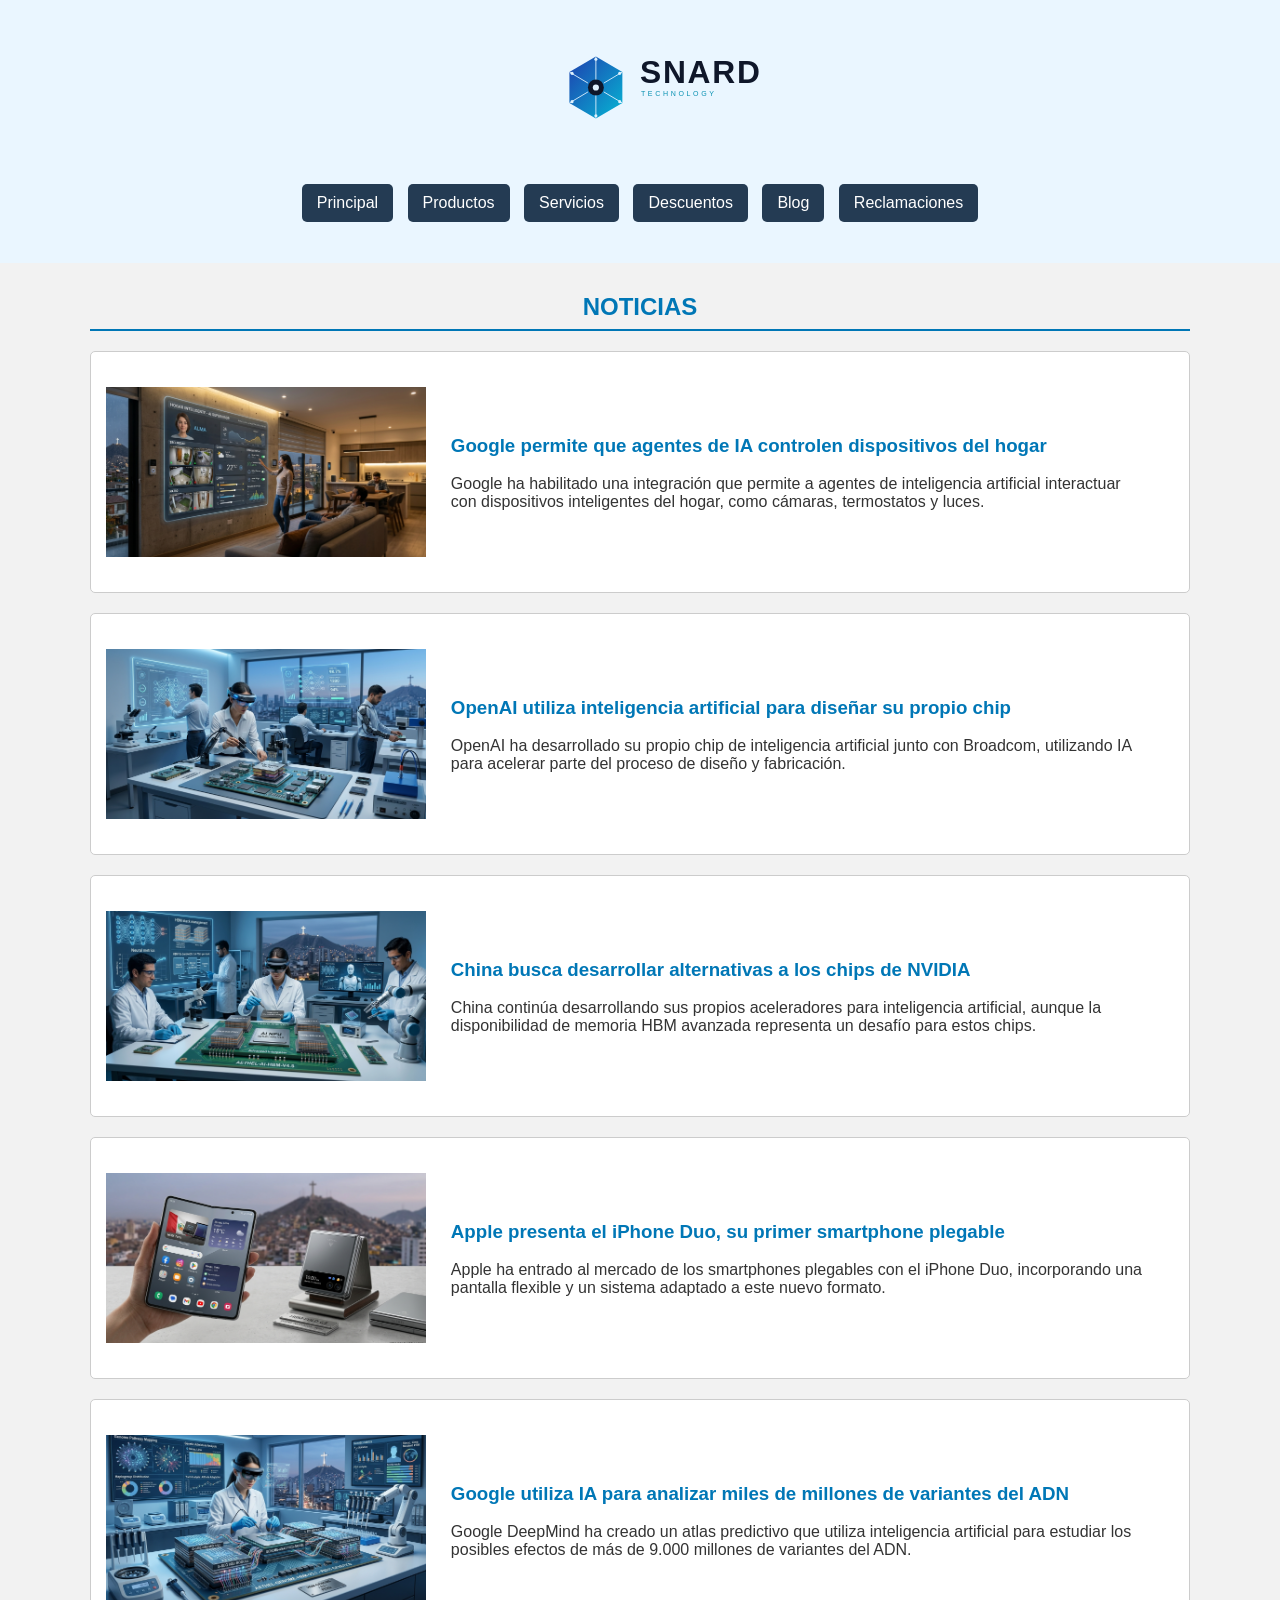
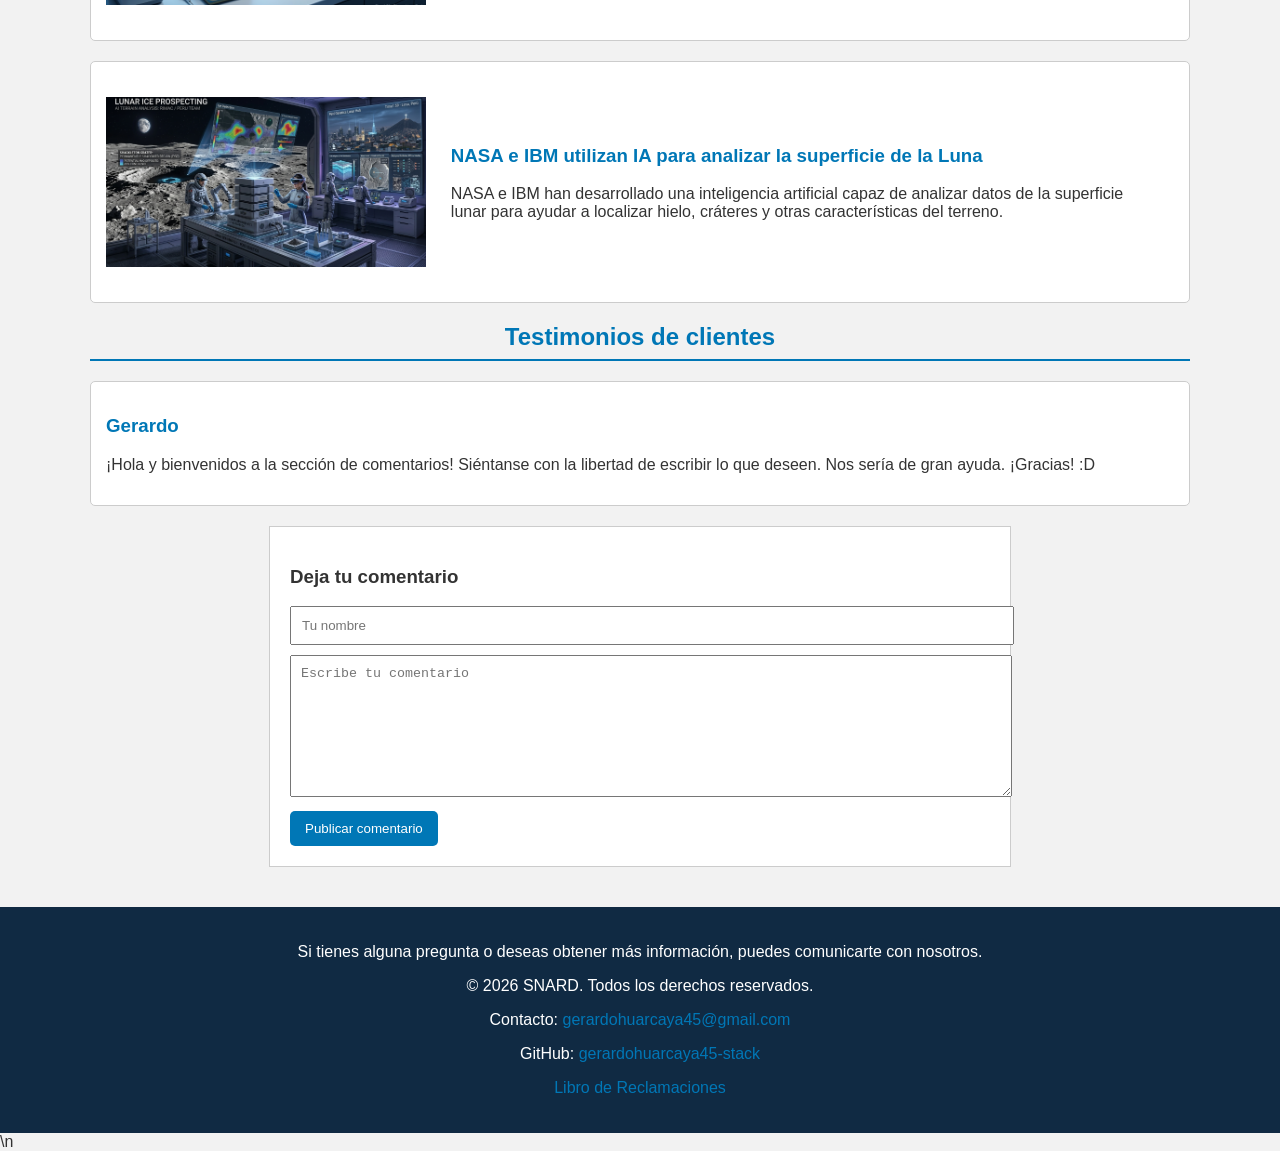
==== commit 2baaa33b: "Conectar script.js con funcionalidades interactivas" ====
--- a/blog.html
+++ b/blog.html
@@ -115,6 +115,6 @@
             <a href="complaints.html">Libro de Reclamaciones</a>
         </p>
     </footer>
-</body>
+    <script src="script.js"></script>\n</body>
 
 </html>
--- a/style.css
+++ b/style.css
@@ -18,29 +18,26 @@
     text-decoration: underline;
 }
 
-header,
-footer {
-    background-color: #102a43;
-    color: white;
-}
-
 header {
+    background-color: #eaf6ff;
+    color: #102a43;
     padding: 20px;
     text-align: center;
 }
 
 .title {
-    color: #4cc9f0;
+    color: #0077b6;
 }
 
 header img {
-    width: 180px;
+    width: 300px;
     margin: 10px;
 }
 
-header p {
-    max-width: 700px;
-    margin: 10px auto;
+main {
+    width: 90%;
+    max-width: 1100px;
+    margin: 30px auto;
 }
 
 .navegation-menu {
@@ -65,12 +62,6 @@
 .txt_list a:hover {
     background-color: #0077b6;
     text-decoration: none;
-}
-
-main {
-    width: 90%;
-    max-width: 1100px;
-    margin: 30px auto;
 }
 
 .subtitles,
@@ -310,6 +301,8 @@
 }
 
 footer {
+    background-color: #102a43;
+    color: white;
     text-align: center;
     padding: 20px;
     margin-top: 40px;
